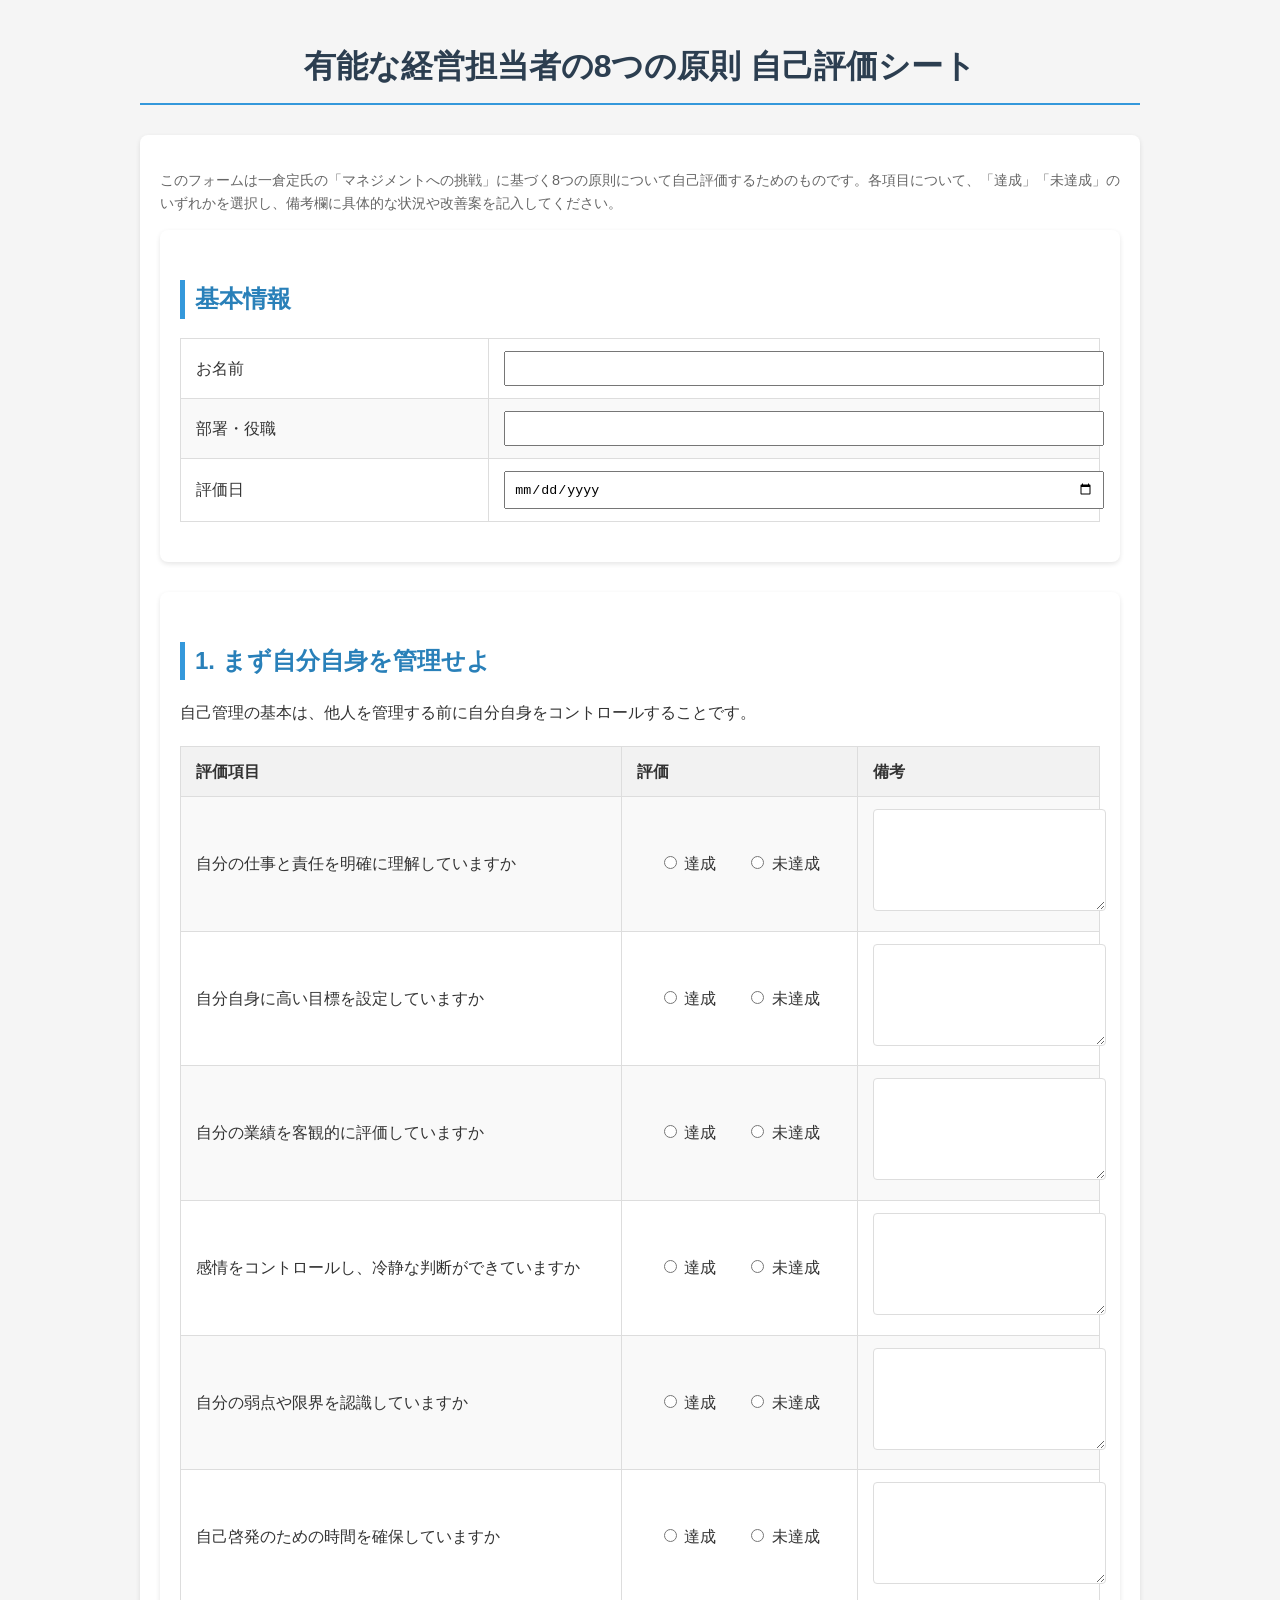
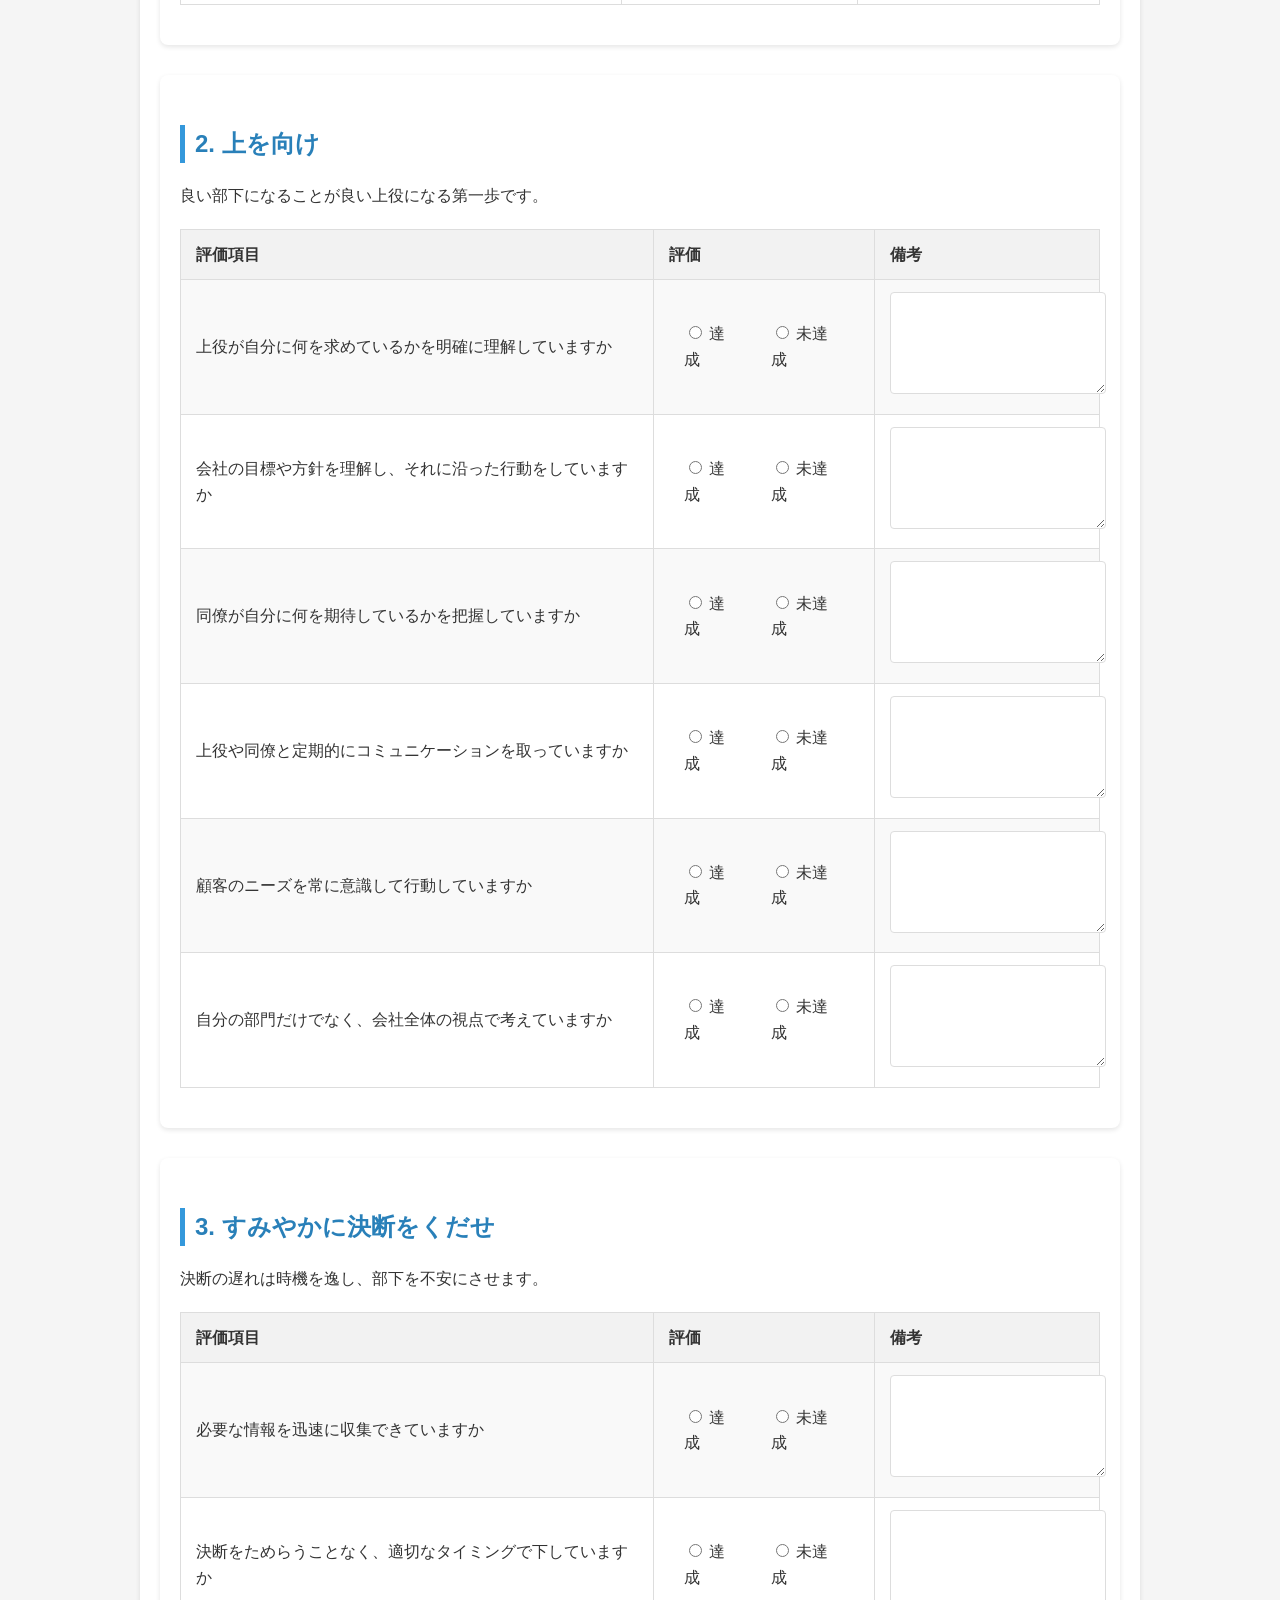
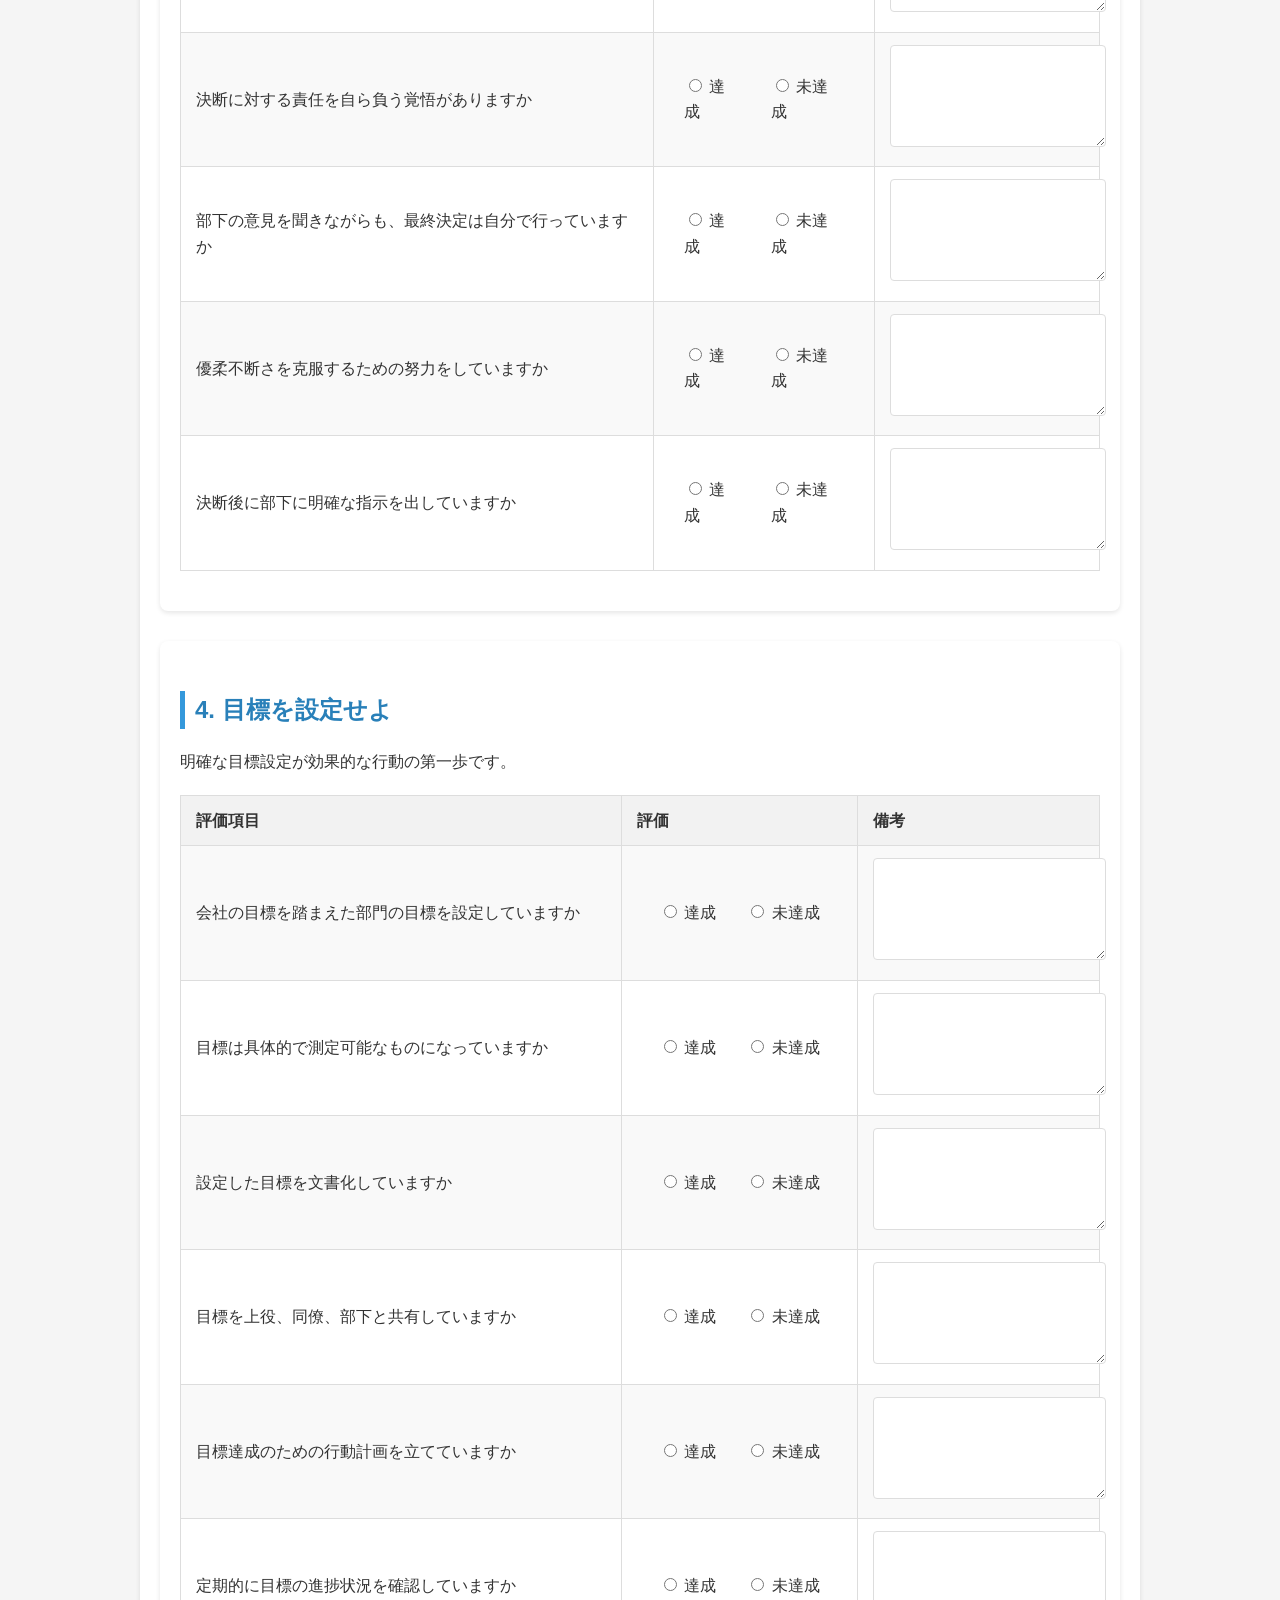
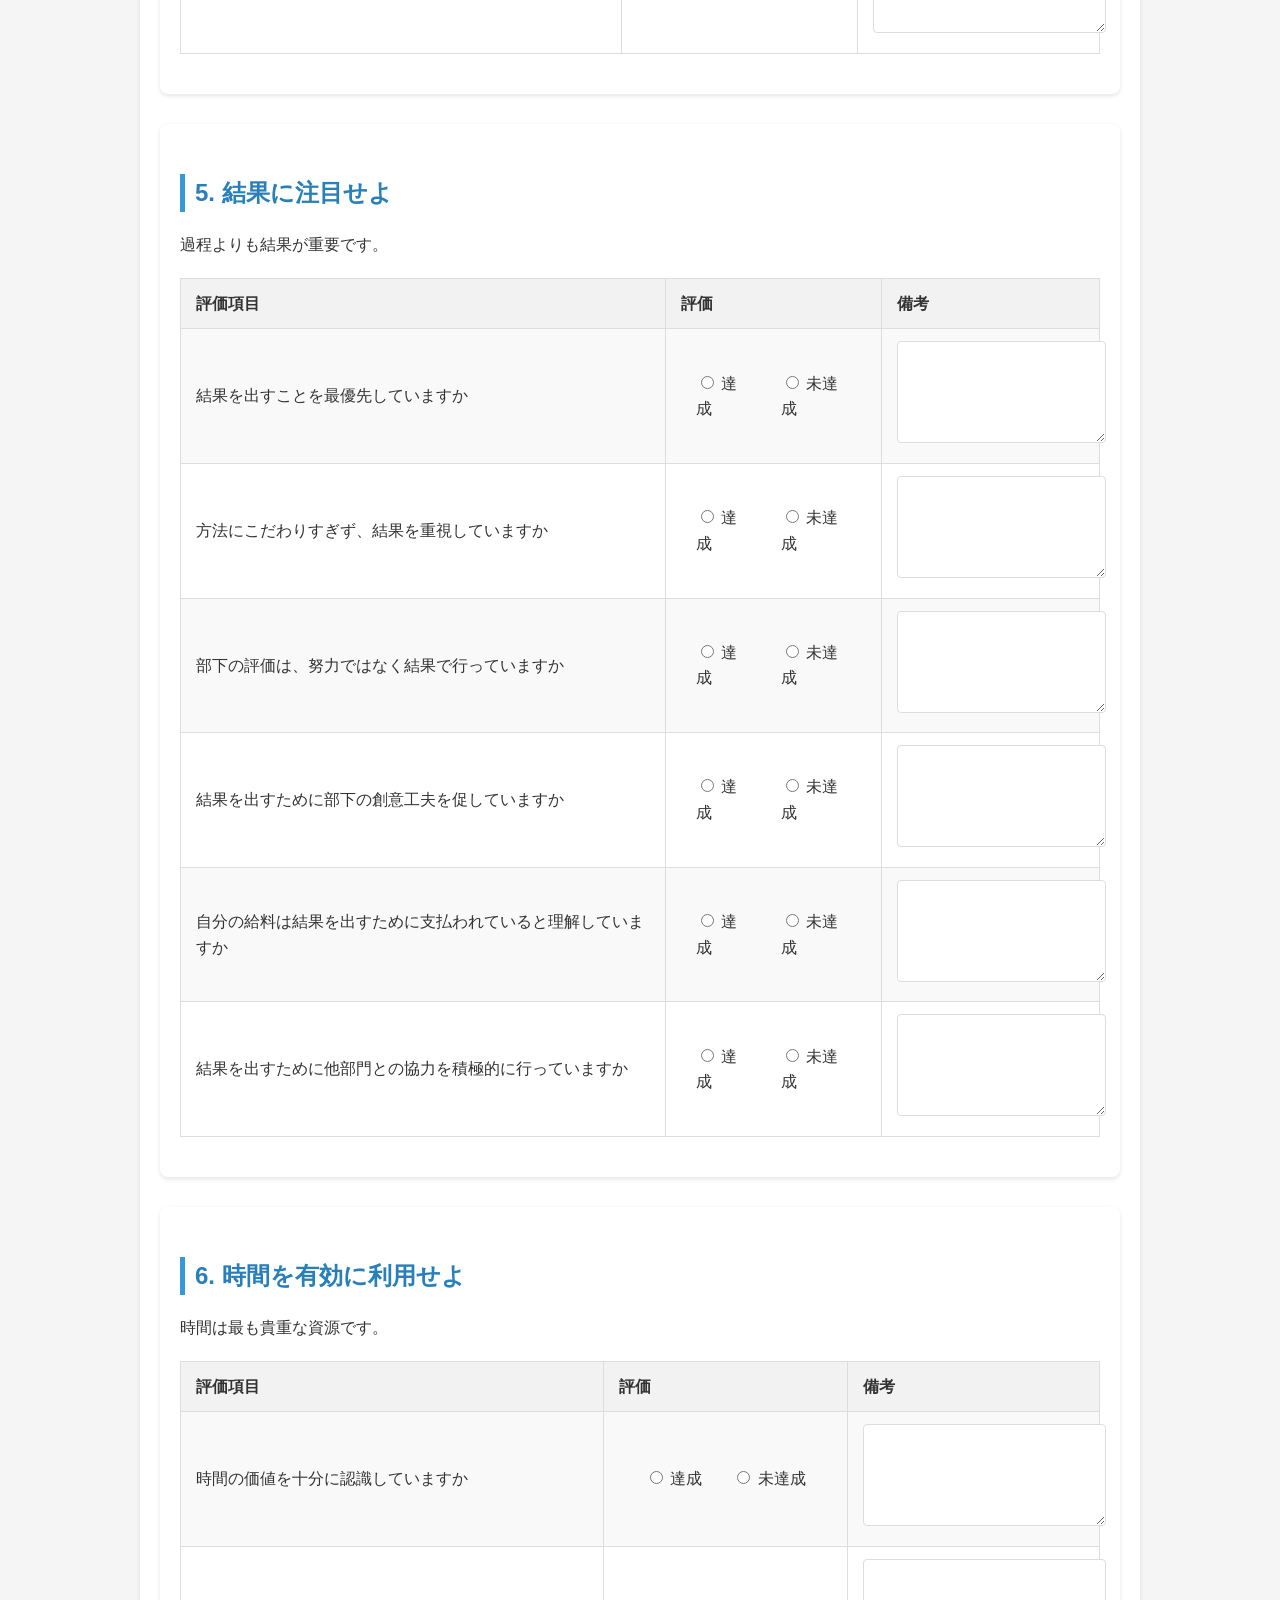
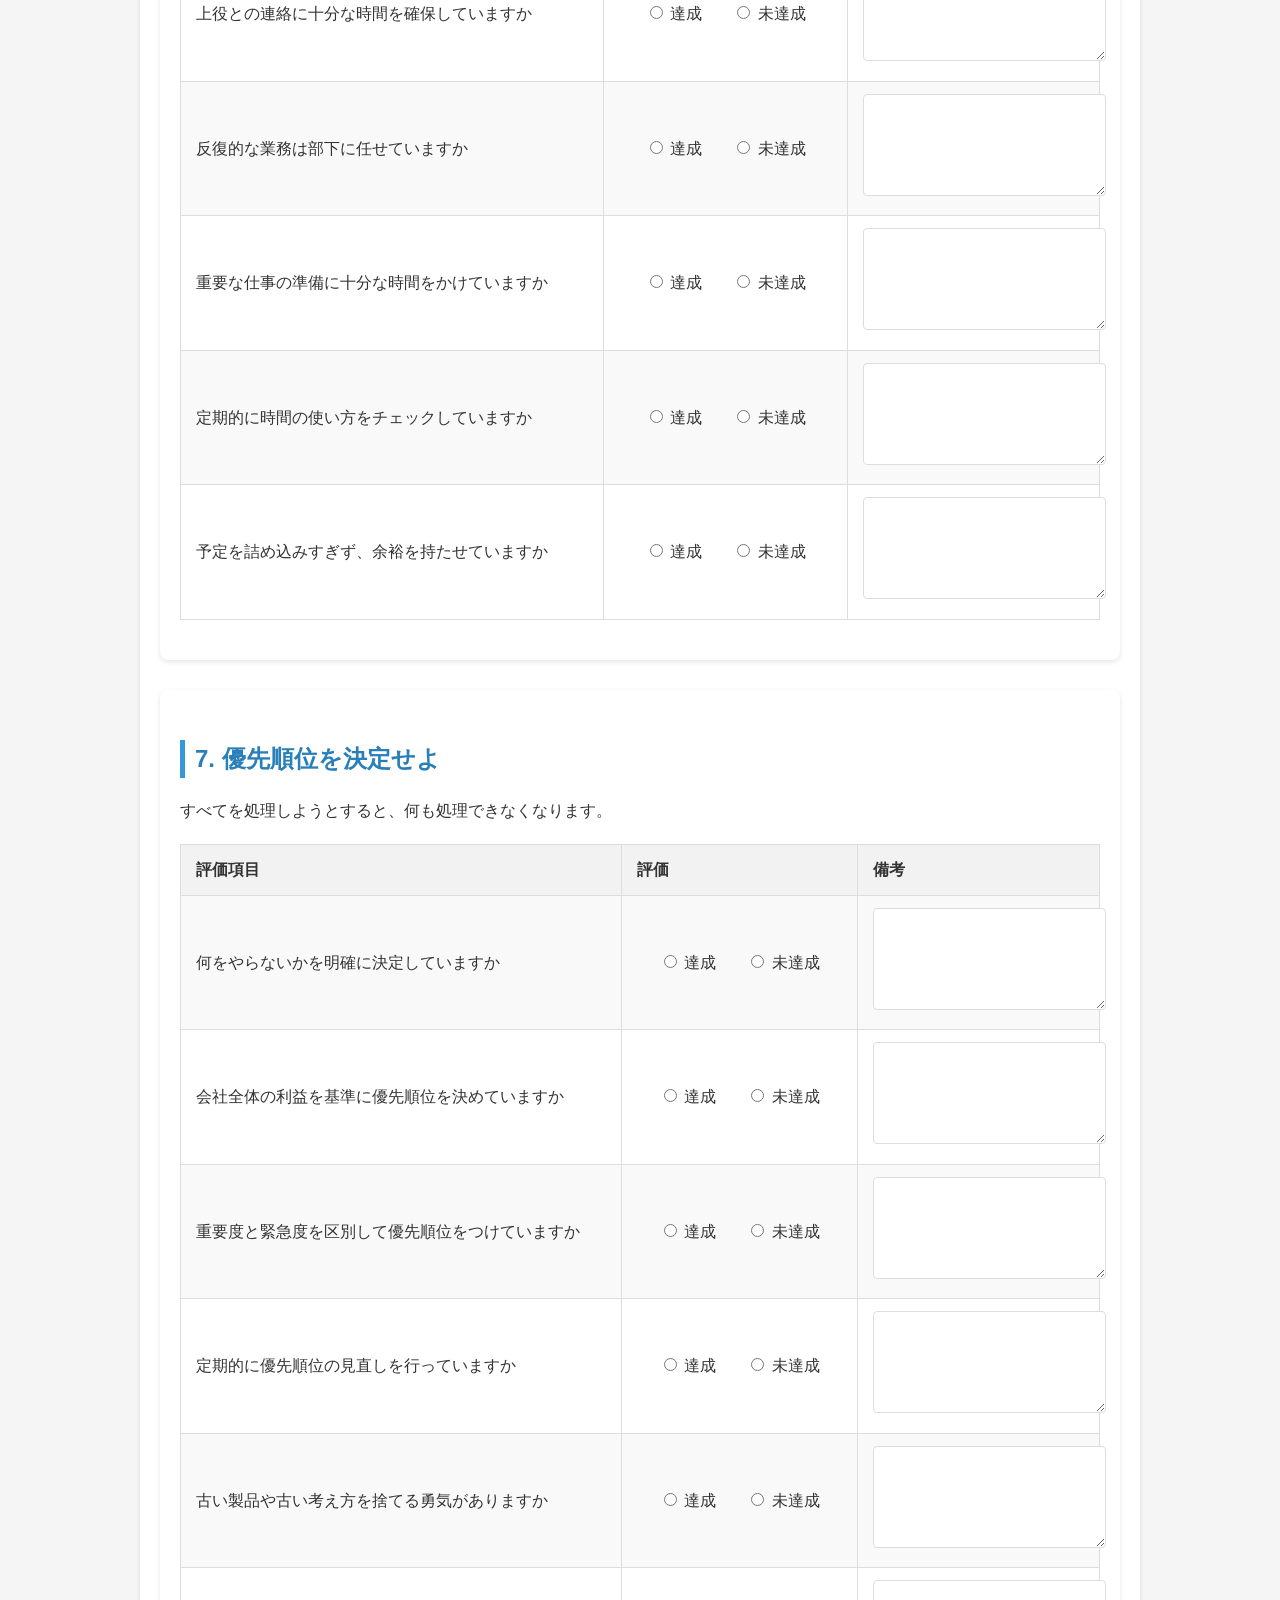
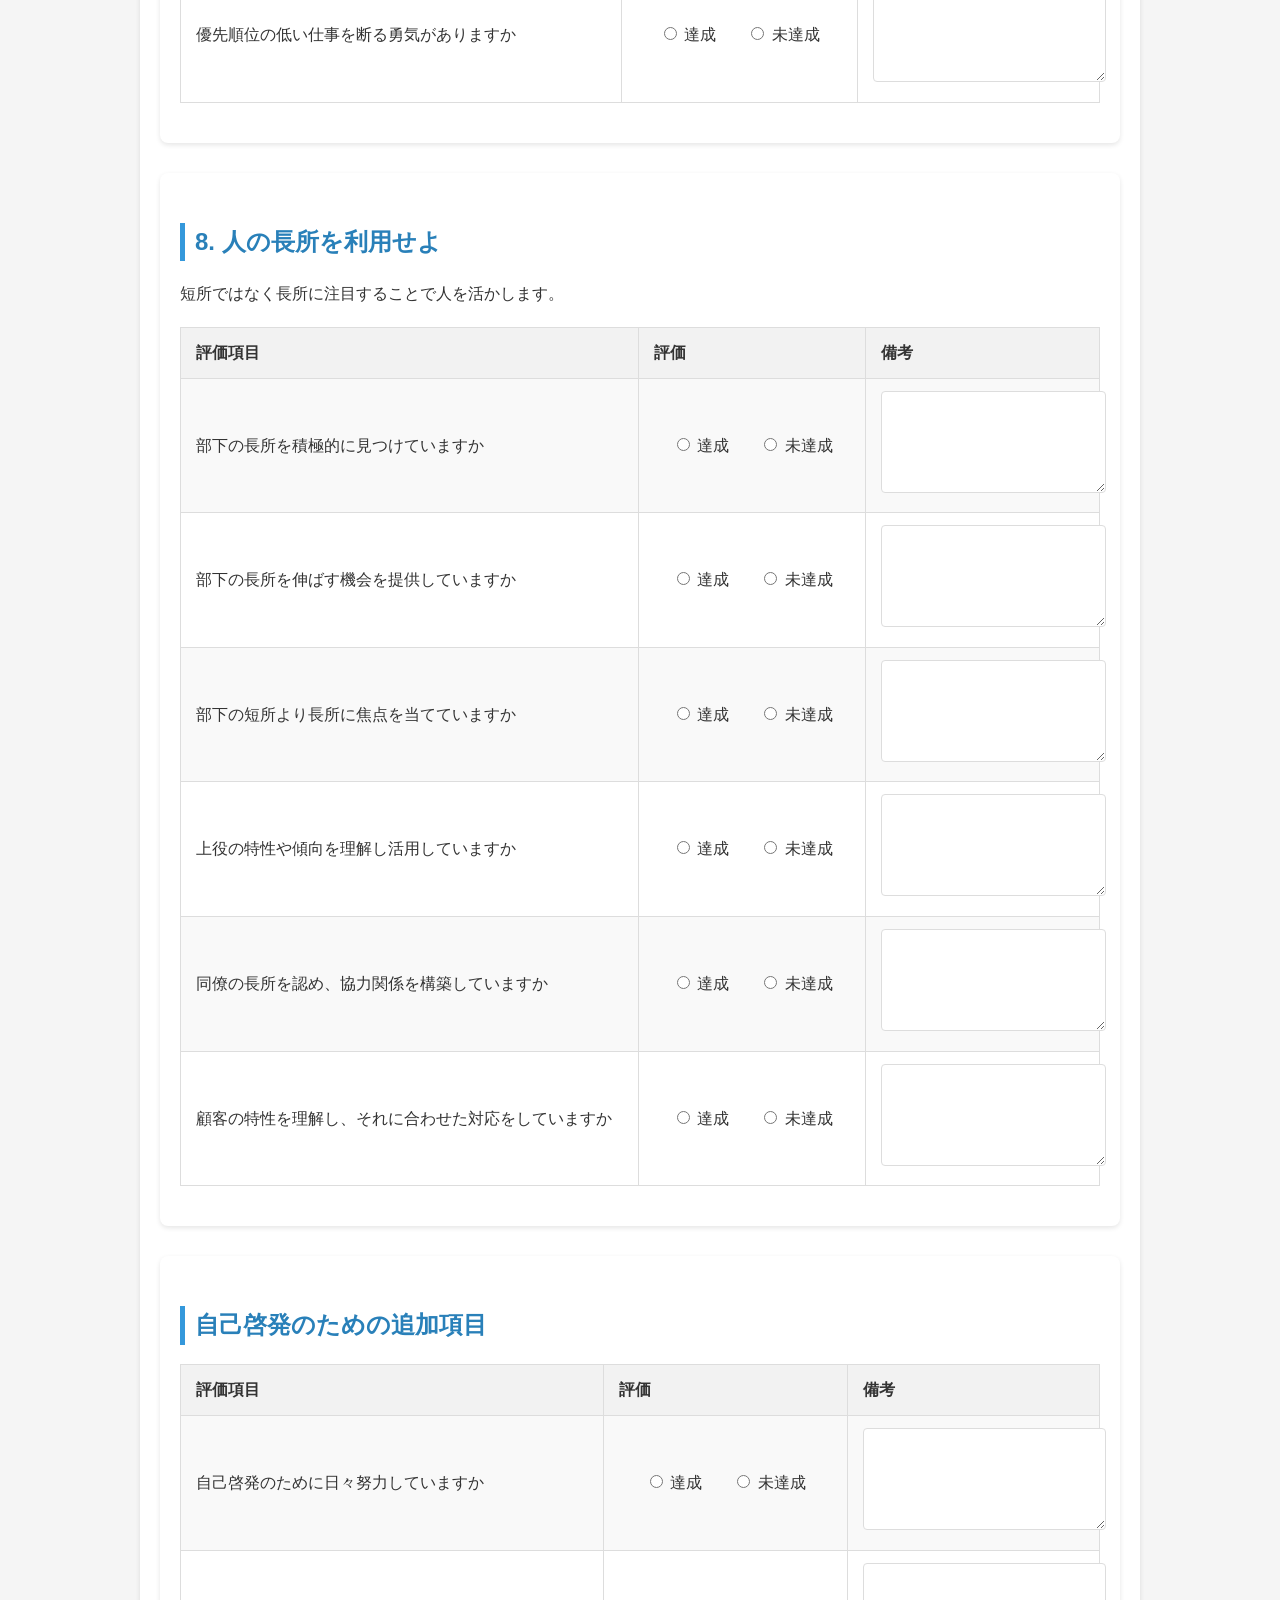
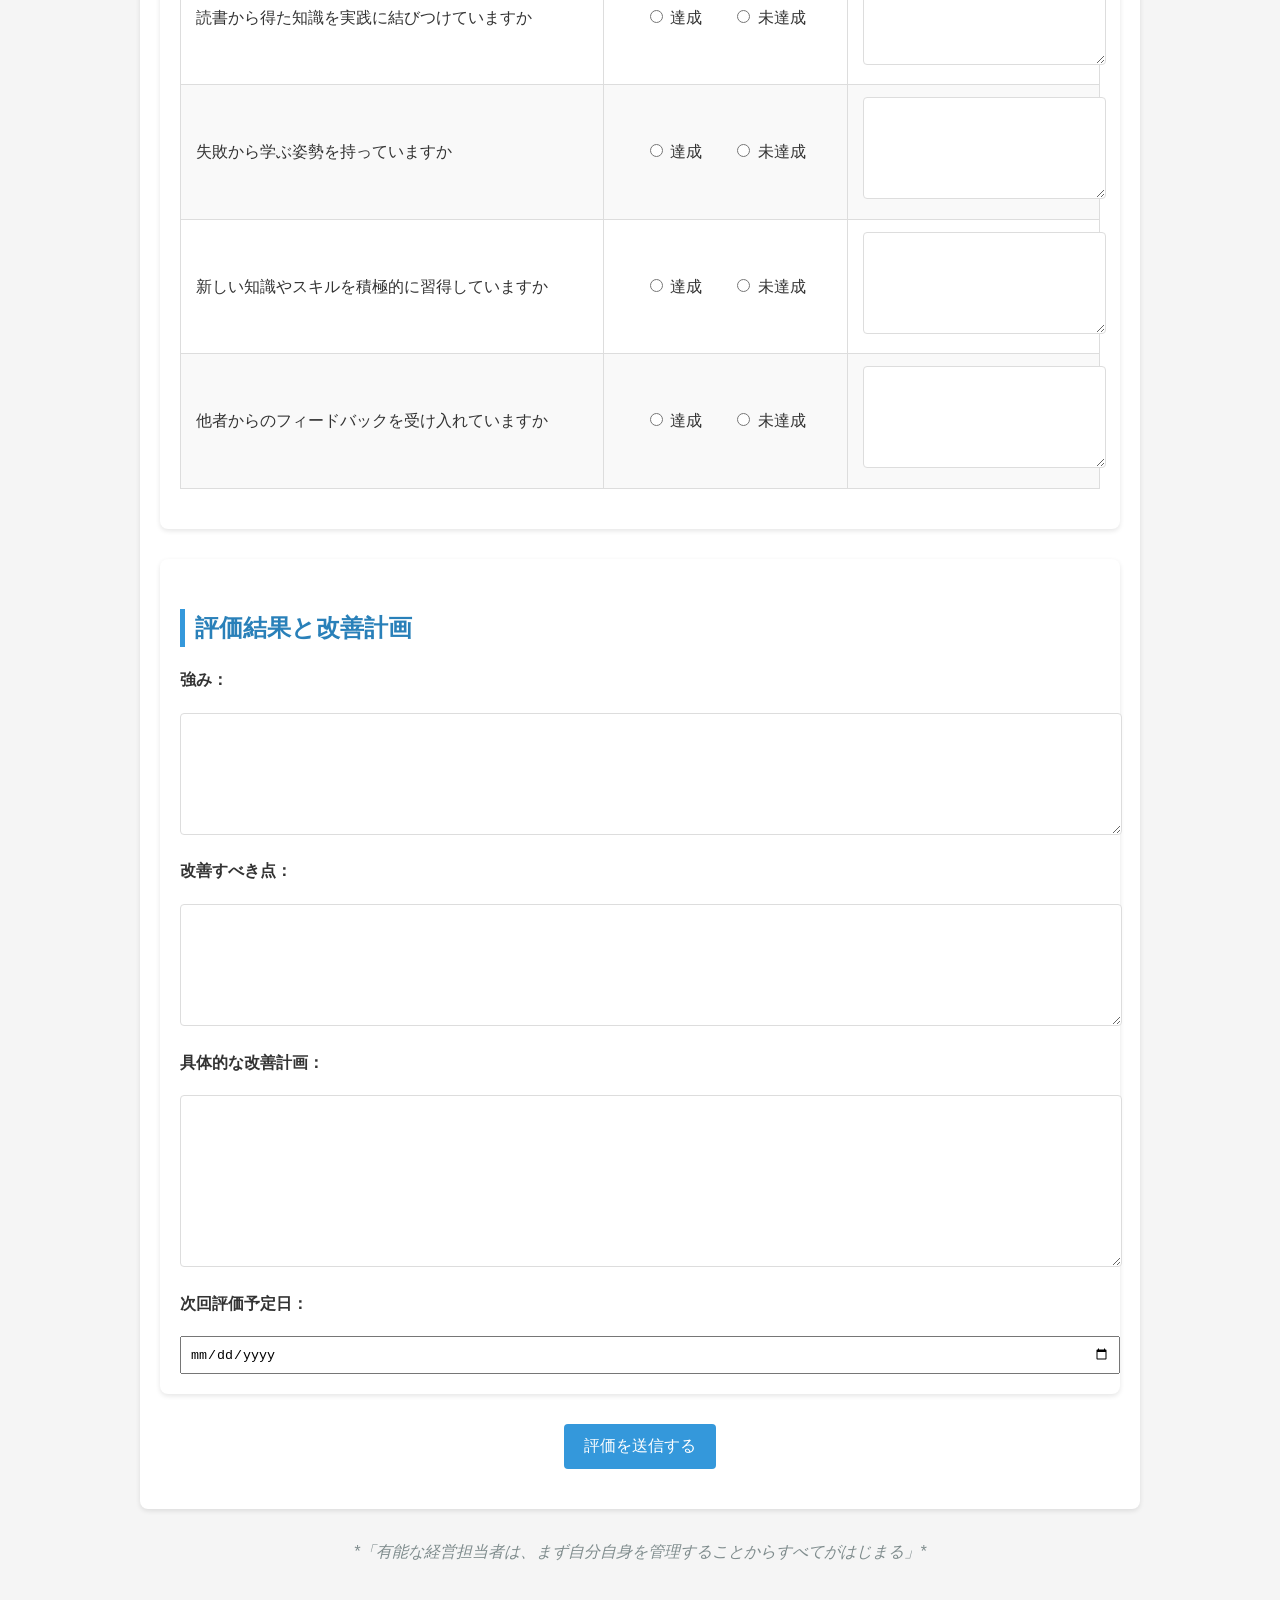
==== management-assessment-form.html @ 41bd39e3 "Add files via upload" ====
<!DOCTYPE html>
<html lang="ja">
<head>
    <meta charset="UTF-8">
    <meta name="viewport" content="width=device-width, initial-scale=1.0">
    <title>有能な経営担当者の8つの原則 自己評価シート</title>
    <style>
        body {
            font-family: 'Helvetica Neue', Arial, sans-serif;
            line-height: 1.6;
            color: #333;
            max-width: 1000px;
            margin: 0 auto;
            padding: 20px;
            background-color: #f5f5f5;
        }
        h1 {
            color: #2c3e50;
            text-align: center;
            margin-bottom: 30px;
            padding-bottom: 10px;
            border-bottom: 2px solid #3498db;
        }
        h2 {
            color: #2980b9;
            margin-top: 30px;
            padding-left: 10px;
            border-left: 5px solid #3498db;
        }
        p {
            margin-bottom: 20px;
        }
        .section {
            background-color: white;
            padding: 20px;
            margin-bottom: 30px;
            border-radius: 8px;
            box-shadow: 0 2px 5px rgba(0,0,0,0.1);
        }
        table {
            width: 100%;
            border-collapse: collapse;
            margin-bottom: 20px;
        }
        th, td {
            padding: 12px 15px;
            border: 1px solid #ddd;
        }
        th {
            background-color: #f2f2f2;
            text-align: left;
        }
        tr:nth-child(even) {
            background-color: #f9f9f9;
        }
        .radio-group {
            display: flex;
            justify-content: center;
        }
        .radio-option {
            margin: 0 15px;
        }
        textarea {
            width: 100%;
            padding: 10px;
            border: 1px solid #ddd;
            border-radius: 4px;
            resize: vertical;
            min-height: 80px;
        }
        button {
            background-color: #3498db;
            color: white;
            border: none;
            padding: 12px 20px;
            font-size: 16px;
            border-radius: 4px;
            cursor: pointer;
            display: block;
            margin: 20px auto;
            transition: background-color 0.3s;
        }
        button:hover {
            background-color: #2980b9;
        }
        .success-message {
            background-color: #dff0d8;
            color: #3c763d;
            padding: 15px;
            margin-bottom: 20px;
            border-radius: 4px;
            display: none;
        }
        footer {
            text-align: center;
            margin-top: 30px;
            font-style: italic;
            color: #7f8c8d;
        }
        .info-text {
            font-size: 0.9em;
            color: #666;
            margin-bottom: 15px;
        }
    </style>
</head>
<body>
    <div id="success-message" class="success-message">
        評価が正常に送信されました。ありがとうございます。
    </div>

    <h1>有能な経営担当者の8つの原則 自己評価シート</h1>
    
    <div class="section">
        <p class="info-text">このフォームは一倉定氏の「マネジメントへの挑戦」に基づく8つの原則について自己評価するためのものです。各項目について、「達成」「未達成」のいずれかを選択し、備考欄に具体的な状況や改善案を記入してください。</p>
        
        <form id="assessmentForm">
            <!-- 基本情報 -->
            <div class="section">
                <h2>基本情報</h2>
                <table>
                    <tr>
                        <td>お名前</td>
                        <td><input type="text" name="name" required style="width: 100%; padding: 8px;"></td>
                    </tr>
                    <tr>
                        <td>部署・役職</td>
                        <td><input type="text" name="position" required style="width: 100%; padding: 8px;"></td>
                    </tr>
                    <tr>
                        <td>評価日</td>
                        <td><input type="date" name="date" required style="width: 100%; padding: 8px;"></td>
                    </tr>
                </table>
            </div>
            
            <!-- 第1原則 -->
            <div class="section">
                <h2>1. まず自分自身を管理せよ</h2>
                <p>自己管理の基本は、他人を管理する前に自分自身をコントロールすることです。</p>
                
                <table>
                    <tr>
                        <th>評価項目</th>
                        <th>評価</th>
                        <th>備考</th>
                    </tr>
                    <tr>
                        <td>自分の仕事と責任を明確に理解していますか</td>
                        <td>
                            <div class="radio-group">
                                <label class="radio-option"><input type="radio" name="item1_1" value="達成" required> 達成</label>
                                <label class="radio-option"><input type="radio" name="item1_1" value="未達成"> 未達成</label>
                            </div>
                        </td>
                        <td><textarea name="note1_1"></textarea></td>
                    </tr>
                    <tr>
                        <td>自分自身に高い目標を設定していますか</td>
                        <td>
                            <div class="radio-group">
                                <label class="radio-option"><input type="radio" name="item1_2" value="達成" required> 達成</label>
                                <label class="radio-option"><input type="radio" name="item1_2" value="未達成"> 未達成</label>
                            </div>
                        </td>
                        <td><textarea name="note1_2"></textarea></td>
                    </tr>
                    <tr>
                        <td>自分の業績を客観的に評価していますか</td>
                        <td>
                            <div class="radio-group">
                                <label class="radio-option"><input type="radio" name="item1_3" value="達成" required> 達成</label>
                                <label class="radio-option"><input type="radio" name="item1_3" value="未達成"> 未達成</label>
                            </div>
                        </td>
                        <td><textarea name="note1_3"></textarea></td>
                    </tr>
                    <tr>
                        <td>感情をコントロールし、冷静な判断ができていますか</td>
                        <td>
                            <div class="radio-group">
                                <label class="radio-option"><input type="radio" name="item1_4" value="達成" required> 達成</label>
                                <label class="radio-option"><input type="radio" name="item1_4" value="未達成"> 未達成</label>
                            </div>
                        </td>
                        <td><textarea name="note1_4"></textarea></td>
                    </tr>
                    <tr>
                        <td>自分の弱点や限界を認識していますか</td>
                        <td>
                            <div class="radio-group">
                                <label class="radio-option"><input type="radio" name="item1_5" value="達成" required> 達成</label>
                                <label class="radio-option"><input type="radio" name="item1_5" value="未達成"> 未達成</label>
                            </div>
                        </td>
                        <td><textarea name="note1_5"></textarea></td>
                    </tr>
                    <tr>
                        <td>自己啓発のための時間を確保していますか</td>
                        <td>
                            <div class="radio-group">
                                <label class="radio-option"><input type="radio" name="item1_6" value="達成" required> 達成</label>
                                <label class="radio-option"><input type="radio" name="item1_6" value="未達成"> 未達成</label>
                            </div>
                        </td>
                        <td><textarea name="note1_6"></textarea></td>
                    </tr>
                </table>
            </div>
            
            <!-- 第2原則 -->
            <div class="section">
                <h2>2. 上を向け</h2>
                <p>良い部下になることが良い上役になる第一歩です。</p>
                
                <table>
                    <tr>
                        <th>評価項目</th>
                        <th>評価</th>
                        <th>備考</th>
                    </tr>
                    <tr>
                        <td>上役が自分に何を求めているかを明確に理解していますか</td>
                        <td>
                            <div class="radio-group">
                                <label class="radio-option"><input type="radio" name="item2_1" value="達成" required> 達成</label>
                                <label class="radio-option"><input type="radio" name="item2_1" value="未達成"> 未達成</label>
                            </div>
                        </td>
                        <td><textarea name="note2_1"></textarea></td>
                    </tr>
                    <tr>
                        <td>会社の目標や方針を理解し、それに沿った行動をしていますか</td>
                        <td>
                            <div class="radio-group">
                                <label class="radio-option"><input type="radio" name="item2_2" value="達成" required> 達成</label>
                                <label class="radio-option"><input type="radio" name="item2_2" value="未達成"> 未達成</label>
                            </div>
                        </td>
                        <td><textarea name="note2_2"></textarea></td>
                    </tr>
                    <tr>
                        <td>同僚が自分に何を期待しているかを把握していますか</td>
                        <td>
                            <div class="radio-group">
                                <label class="radio-option"><input type="radio" name="item2_3" value="達成" required> 達成</label>
                                <label class="radio-option"><input type="radio" name="item2_3" value="未達成"> 未達成</label>
                            </div>
                        </td>
                        <td><textarea name="note2_3"></textarea></td>
                    </tr>
                    <tr>
                        <td>上役や同僚と定期的にコミュニケーションを取っていますか</td>
                        <td>
                            <div class="radio-group">
                                <label class="radio-option"><input type="radio" name="item2_4" value="達成" required> 達成</label>
                                <label class="radio-option"><input type="radio" name="item2_4" value="未達成"> 未達成</label>
                            </div>
                        </td>
                        <td><textarea name="note2_4"></textarea></td>
                    </tr>
                    <tr>
                        <td>顧客のニーズを常に意識して行動していますか</td>
                        <td>
                            <div class="radio-group">
                                <label class="radio-option"><input type="radio" name="item2_5" value="達成" required> 達成</label>
                                <label class="radio-option"><input type="radio" name="item2_5" value="未達成"> 未達成</label>
                            </div>
                        </td>
                        <td><textarea name="note2_5"></textarea></td>
                    </tr>
                    <tr>
                        <td>自分の部門だけでなく、会社全体の視点で考えていますか</td>
                        <td>
                            <div class="radio-group">
                                <label class="radio-option"><input type="radio" name="item2_6" value="達成" required> 達成</label>
                                <label class="radio-option"><input type="radio" name="item2_6" value="未達成"> 未達成</label>
                            </div>
                        </td>
                        <td><textarea name="note2_6"></textarea></td>
                    </tr>
                </table>
            </div>
            
            <!-- 第3原則 -->
            <div class="section">
                <h2>3. すみやかに決断をくだせ</h2>
                <p>決断の遅れは時機を逸し、部下を不安にさせます。</p>
                
                <table>
                    <tr>
                        <th>評価項目</th>
                        <th>評価</th>
                        <th>備考</th>
                    </tr>
                    <tr>
                        <td>必要な情報を迅速に収集できていますか</td>
                        <td>
                            <div class="radio-group">
                                <label class="radio-option"><input type="radio" name="item3_1" value="達成" required> 達成</label>
                                <label class="radio-option"><input type="radio" name="item3_1" value="未達成"> 未達成</label>
                            </div>
                        </td>
                        <td><textarea name="note3_1"></textarea></td>
                    </tr>
                    <tr>
                        <td>決断をためらうことなく、適切なタイミングで下していますか</td>
                        <td>
                            <div class="radio-group">
                                <label class="radio-option"><input type="radio" name="item3_2" value="達成" required> 達成</label>
                                <label class="radio-option"><input type="radio" name="item3_2" value="未達成"> 未達成</label>
                            </div>
                        </td>
                        <td><textarea name="note3_2"></textarea></td>
                    </tr>
                    <tr>
                        <td>決断に対する責任を自ら負う覚悟がありますか</td>
                        <td>
                            <div class="radio-group">
                                <label class="radio-option"><input type="radio" name="item3_3" value="達成" required> 達成</label>
                                <label class="radio-option"><input type="radio" name="item3_3" value="未達成"> 未達成</label>
                            </div>
                        </td>
                        <td><textarea name="note3_3"></textarea></td>
                    </tr>
                    <tr>
                        <td>部下の意見を聞きながらも、最終決定は自分で行っていますか</td>
                        <td>
                            <div class="radio-group">
                                <label class="radio-option"><input type="radio" name="item3_4" value="達成" required> 達成</label>
                                <label class="radio-option"><input type="radio" name="item3_4" value="未達成"> 未達成</label>
                            </div>
                        </td>
                        <td><textarea name="note3_4"></textarea></td>
                    </tr>
                    <tr>
                        <td>優柔不断さを克服するための努力をしていますか</td>
                        <td>
                            <div class="radio-group">
                                <label class="radio-option"><input type="radio" name="item3_5" value="達成" required> 達成</label>
                                <label class="radio-option"><input type="radio" name="item3_5" value="未達成"> 未達成</label>
                            </div>
                        </td>
                        <td><textarea name="note3_5"></textarea></td>
                    </tr>
                    <tr>
                        <td>決断後に部下に明確な指示を出していますか</td>
                        <td>
                            <div class="radio-group">
                                <label class="radio-option"><input type="radio" name="item3_6" value="達成" required> 達成</label>
                                <label class="radio-option"><input type="radio" name="item3_6" value="未達成"> 未達成</label>
                            </div>
                        </td>
                        <td><textarea name="note3_6"></textarea></td>
                    </tr>
                </table>
            </div>
            
            <!-- 第4原則 -->
            <div class="section">
                <h2>4. 目標を設定せよ</h2>
                <p>明確な目標設定が効果的な行動の第一歩です。</p>
                
                <table>
                    <tr>
                        <th>評価項目</th>
                        <th>評価</th>
                        <th>備考</th>
                    </tr>
                    <tr>
                        <td>会社の目標を踏まえた部門の目標を設定していますか</td>
                        <td>
                            <div class="radio-group">
                                <label class="radio-option"><input type="radio" name="item4_1" value="達成" required> 達成</label>
                                <label class="radio-option"><input type="radio" name="item4_1" value="未達成"> 未達成</label>
                            </div>
                        </td>
                        <td><textarea name="note4_1"></textarea></td>
                    </tr>
                    <tr>
                        <td>目標は具体的で測定可能なものになっていますか</td>
                        <td>
                            <div class="radio-group">
                                <label class="radio-option"><input type="radio" name="item4_2" value="達成" required> 達成</label>
                                <label class="radio-option"><input type="radio" name="item4_2" value="未達成"> 未達成</label>
                            </div>
                        </td>
                        <td><textarea name="note4_2"></textarea></td>
                    </tr>
                    <tr>
                        <td>設定した目標を文書化していますか</td>
                        <td>
                            <div class="radio-group">
                                <label class="radio-option"><input type="radio" name="item4_3" value="達成" required> 達成</label>
                                <label class="radio-option"><input type="radio" name="item4_3" value="未達成"> 未達成</label>
                            </div>
                        </td>
                        <td><textarea name="note4_3"></textarea></td>
                    </tr>
                    <tr>
                        <td>目標を上役、同僚、部下と共有していますか</td>
                        <td>
                            <div class="radio-group">
                                <label class="radio-option"><input type="radio" name="item4_4" value="達成" required> 達成</label>
                                <label class="radio-option"><input type="radio" name="item4_4" value="未達成"> 未達成</label>
                            </div>
                        </td>
                        <td><textarea name="note4_4"></textarea></td>
                    </tr>
                    <tr>
                        <td>目標達成のための行動計画を立てていますか</td>
                        <td>
                            <div class="radio-group">
                                <label class="radio-option"><input type="radio" name="item4_5" value="達成" required> 達成</label>
                                <label class="radio-option"><input type="radio" name="item4_5" value="未達成"> 未達成</label>
                            </div>
                        </td>
                        <td><textarea name="note4_5"></textarea></td>
                    </tr>
                    <tr>
                        <td>定期的に目標の進捗状況を確認していますか</td>
                        <td>
                            <div class="radio-group">
                                <label class="radio-option"><input type="radio" name="item4_6" value="達成" required> 達成</label>
                                <label class="radio-option"><input type="radio" name="item4_6" value="未達成"> 未達成</label>
                            </div>
                        </td>
                        <td><textarea name="note4_6"></textarea></td>
                    </tr>
                </table>
            </div>
            
            <!-- 第5原則 -->
            <div class="section">
                <h2>5. 結果に注目せよ</h2>
                <p>過程よりも結果が重要です。</p>
                
                <table>
                    <tr>
                        <th>評価項目</th>
                        <th>評価</th>
                        <th>備考</th>
                    </tr>
                    <tr>
                        <td>結果を出すことを最優先していますか</td>
                        <td>
                            <div class="radio-group">
                                <label class="radio-option"><input type="radio" name="item5_1" value="達成" required> 達成</label>
                                <label class="radio-option"><input type="radio" name="item5_1" value="未達成"> 未達成</label>
                            </div>
                        </td>
                        <td><textarea name="note5_1"></textarea></td>
                    </tr>
                    <tr>
                        <td>方法にこだわりすぎず、結果を重視していますか</td>
                        <td>
                            <div class="radio-group">
                                <label class="radio-option"><input type="radio" name="item5_2" value="達成" required> 達成</label>
                                <label class="radio-option"><input type="radio" name="item5_2" value="未達成"> 未達成</label>
                            </div>
                        </td>
                        <td><textarea name="note5_2"></textarea></td>
                    </tr>
                    <tr>
                        <td>部下の評価は、努力ではなく結果で行っていますか</td>
                        <td>
                            <div class="radio-group">
                                <label class="radio-option"><input type="radio" name="item5_3" value="達成" required> 達成</label>
                                <label class="radio-option"><input type="radio" name="item5_3" value="未達成"> 未達成</label>
                            </div>
                        </td>
                        <td><textarea name="note5_3"></textarea></td>
                    </tr>
                    <tr>
                        <td>結果を出すために部下の創意工夫を促していますか</td>
                        <td>
                            <div class="radio-group">
                                <label class="radio-option"><input type="radio" name="item5_4" value="達成" required> 達成</label>
                                <label class="radio-option"><input type="radio" name="item5_4" value="未達成"> 未達成</label>
                            </div>
                        </td>
                        <td><textarea name="note5_4"></textarea></td>
                    </tr>
                    <tr>
                        <td>自分の給料は結果を出すために支払われていると理解していますか</td>
                        <td>
                            <div class="radio-group">
                                <label class="radio-option"><input type="radio" name="item5_5" value="達成" required> 達成</label>
                                <label class="radio-option"><input type="radio" name="item5_5" value="未達成"> 未達成</label>
                            </div>
                        </td>
                        <td><textarea name="note5_5"></textarea></td>
                    </tr>
                    <tr>
                        <td>結果を出すために他部門との協力を積極的に行っていますか</td>
                        <td>
                            <div class="radio-group">
                                <label class="radio-option"><input type="radio" name="item5_6" value="達成" required> 達成</label>
                                <label class="radio-option"><input type="radio" name="item5_6" value="未達成"> 未達成</label>
                            </div>
                        </td>
                        <td><textarea name="note5_6"></textarea></td>
                    </tr>
                </table>
            </div>
            
            <!-- 第6原則 -->
            <div class="section">
                <h2>6. 時間を有効に利用せよ</h2>
                <p>時間は最も貴重な資源です。</p>
                
                <table>
                    <tr>
                        <th>評価項目</th>
                        <th>評価</th>
                        <th>備考</th>
                    </tr>
                    <tr>
                        <td>時間の価値を十分に認識していますか</td>
                        <td>
                            <div class="radio-group">
                                <label class="radio-option"><input type="radio" name="item6_1" value="達成" required> 達成</label>
                                <label class="radio-option"><input type="radio" name="item6_1" value="未達成"> 未達成</label>
                            </div>
                        </td>
                        <td><textarea name="note6_1"></textarea></td>
                    </tr>
                    <tr>
                        <td>上役との連絡に十分な時間を確保していますか</td>
                        <td>
                            <div class="radio-group">
                                <label class="radio-option"><input type="radio" name="item6_2" value="達成" required> 達成</label>
                                <label class="radio-option"><input type="radio" name="item6_2" value="未達成"> 未達成</label>
                            </div>
                        </td>
                        <td><textarea name="note6_2"></textarea></td>
                    </tr>
                    <tr>
                        <td>反復的な業務は部下に任せていますか</td>
                        <td>
                            <div class="radio-group">
                                <label class="radio-option"><input type="radio" name="item6_3" value="達成" required> 達成</label>
                                <label class="radio-option"><input type="radio" name="item6_3" value="未達成"> 未達成</label>
                            </div>
                        </td>
                        <td><textarea name="note6_3"></textarea></td>
                    </tr>
                    <tr>
                        <td>重要な仕事の準備に十分な時間をかけていますか</td>
                        <td>
                            <div class="radio-group">
                                <label class="radio-option"><input type="radio" name="item6_4" value="達成" required> 達成</label>
                                <label class="radio-option"><input type="radio" name="item6_4" value="未達成"> 未達成</label>
                            </div>
                        </td>
                        <td><textarea name="note6_4"></textarea></td>
                    </tr>
                    <tr>
                        <td>定期的に時間の使い方をチェックしていますか</td>
                        <td>
                            <div class="radio-group">
                                <label class="radio-option"><input type="radio" name="item6_5" value="達成" required> 達成</label>
                                <label class="radio-option"><input type="radio" name="item6_5" value="未達成"> 未達成</label>
                            </div>
                        </td>
                        <td><textarea name="note6_5"></textarea></td>
                    </tr>
                    <tr>
                        <td>予定を詰め込みすぎず、余裕を持たせていますか</td>
                        <td>
                            <div class="radio-group">
                                <label class="radio-option"><input type="radio" name="item6_6" value="達成" required> 達成</label>
                                <label class="radio-option"><input type="radio" name="item6_6" value="未達成"> 未達成</label>
                            </div>
                        </td>
                        <td><textarea name="note6_6"></textarea></td>
                    </tr>
                </table>
            </div>
            
            <!-- 第7原則 -->
            <div class="section">
                <h2>7. 優先順位を決定せよ</h2>
                <p>すべてを処理しようとすると、何も処理できなくなります。</p>
                
                <table>
                    <tr>
                        <th>評価項目</th>
                        <th>評価</th>
                        <th>備考</th>
                    </tr>
                    <tr>
                        <td>何をやらないかを明確に決定していますか</td>
                        <td>
                            <div class="radio-group">
                                <label class="radio-option"><input type="radio" name="item7_1" value="達成" required> 達成</label>
                                <label class="radio-option"><input type="radio" name="item7_1" value="未達成"> 未達成</label>
                            </div>
                        </td>
                        <td><textarea name="note7_1"></textarea></td>
                    </tr>
                    <tr>
                        <td>会社全体の利益を基準に優先順位を決めていますか</td>
                        <td>
                            <div class="radio-group">
                                <label class="radio-option"><input type="radio" name="item7_2" value="達成" required> 達成</label>
                                <label class="radio-option"><input type="radio" name="item7_2" value="未達成"> 未達成</label>
                            </div>
                        </td>
                        <td><textarea name="note7_2"></textarea></td>
                    </tr>
                    <tr>
                        <td>重要度と緊急度を区別して優先順位をつけていますか</td>
                        <td>
                            <div class="radio-group">
                                <label class="radio-option"><input type="radio" name="item7_3" value="達成" required> 達成</label>
                                <label class="radio-option"><input type="radio" name="item7_3" value="未達成"> 未達成</label>
                            </div>
                        </td>
                        <td><textarea name="note7_3"></textarea></td>
                    </tr>
                    <tr>
                        <td>定期的に優先順位の見直しを行っていますか</td>
                        <td>
                            <div class="radio-group">
                                <label class="radio-option"><input type="radio" name="item7_4" value="達成" required> 達成</label>
                                <label class="radio-option"><input type="radio" name="item7_4" value="未達成"> 未達成</label>
                            </div>
                        </td>
                        <td><textarea name="note7_4"></textarea></td>
                    </tr>
                    <tr>
                        <td>古い製品や古い考え方を捨てる勇気がありますか</td>
                        <td>
                            <div class="radio-group">
                                <label class="radio-option"><input type="radio" name="item7_5" value="達成" required> 達成</label>
                                <label class="radio-option"><input type="radio" name="item7_5" value="未達成"> 未達成</label>
                            </div>
                        </td>
                        <td><textarea name="note7_5"></textarea></td>
                    </tr>
                    <tr>
                        <td>優先順位の低い仕事を断る勇気がありますか</td>
                        <td>
                            <div class="radio-group">
                                <label class="radio-option"><input type="radio" name="item7_6" value="達成" required> 達成</label>
                                <label class="radio-option"><input type="radio" name="item7_6" value="未達成"> 未達成</label>
                            </div>
                        </td>
                        <td><textarea name="note7_6"></textarea></td>
                    </tr>
                </table>
            </div>
            
            <!-- 第8原則 -->
            <div class="section">
                <h2>8. 人の長所を利用せよ</h2>
                <p>短所ではなく長所に注目することで人を活かします。</p>
                
                <table>
                    <tr>
                        <th>評価項目</th>
                        <th>評価</th>
                        <th>備考</th>
                    </tr>
                    <tr>
                        <td>部下の長所を積極的に見つけていますか</td>
                        <td>
                            <div class="radio-group">
                                <label class="radio-option"><input type="radio" name="item8_1" value="達成" required> 達成</label>
                                <label class="radio-option"><input type="radio" name="item8_1" value="未達成"> 未達成</label>
                            </div>
                        </td>
                        <td><textarea name="note8_1"></textarea></td>
                    </tr>
                    <tr>
                        <td>部下の長所を伸ばす機会を提供していますか</td>
                        <td>
                            <div class="radio-group">
                                <label class="radio-option"><input type="radio" name="item8_2" value="達成" required> 達成</label>
                                <label class="radio-option"><input type="radio" name="item8_2" value="未達成"> 未達成</label>
                            </div>
                        </td>
                        <td><textarea name="note8_2"></textarea></td>
                    </tr>
                    <tr>
                        <td>部下の短所より長所に焦点を当てていますか</td>
                        <td>
                            <div class="radio-group">
                                <label class="radio-option"><input type="radio" name="item8_3" value="達成" required> 達成</label>
                                <label class="radio-option"><input type="radio" name="item8_3" value="未達成"> 未達成</label>
                            </div>
                        </td>
                        <td><textarea name="note8_3"></textarea></td>
                    </tr>
                    <tr>
                        <td>上役の特性や傾向を理解し活用していますか</td>
                        <td>
                            <div class="radio-group">
                                <label class="radio-option"><input type="radio" name="item8_4" value="達成" required> 達成</label>
                                <label class="radio-option"><input type="radio" name="item8_4" value="未達成"> 未達成</label>
                            </div>
                        </td>
                        <td><textarea name="note8_4"></textarea></td>
                    </tr>
                    <tr>
                        <td>同僚の長所を認め、協力関係を構築していますか</td>
                        <td>
                            <div class="radio-group">
                                <label class="radio-option"><input type="radio" name="item8_5" value="達成" required> 達成</label>
                                <label class="radio-option"><input type="radio" name="item8_5" value="未達成"> 未達成</label>
                            </div>
                        </td>
                        <td><textarea name="note8_5"></textarea></td>
                    </tr>
                    <tr>
                        <td>顧客の特性を理解し、それに合わせた対応をしていますか</td>
                        <td>
                            <div class="radio-group">
                                <label class="radio-option"><input type="radio" name="item8_6" value="達成" required> 達成</label>
                                <label class="radio-option"><input type="radio" name="item8_6" value="未達成"> 未達成</label>
                            </div>
                        </td>
                        <td><textarea name="note8_6"></textarea></td>
                    </tr>
                </table>
            </div>
            
            <!-- 自己啓発 -->
            <div class="section">
                <h2>自己啓発のための追加項目</h2>
                
                <table>
                    <tr>
                        <th>評価項目</th>
                        <th>評価</th>
                        <th>備考</th>
                    </tr>
                    <tr>
                        <td>自己啓発のために日々努力していますか</td>
                        <td>
                            <div class="radio-group">
                                <label class="radio-option"><input type="radio" name="item9_1" value="達成" required> 達成</label>
                                <label class="radio-option"><input type="radio" name="item9_1" value="未達成"> 未達成</label>
                            </div>
                        </td>
                        <td><textarea name="note9_1"></textarea></td>
                    </tr>
                    <tr>
                        <td>読書から得た知識を実践に結びつけていますか</td>
                        <td>
                            <div class="radio-group">
                                <label class="radio-option"><input type="radio" name="item9_2" value="達成" required> 達成</label>
                                <label class="radio-option"><input type="radio" name="item9_2" value="未達成"> 未達成</label>
                            </div>
                        </td>
                        <td><textarea name="note9_2"></textarea></td>
                    </tr>
                    <tr>
                        <td>失敗から学ぶ姿勢を持っていますか</td>
                        <td>
                            <div class="radio-group">
                                <label class="radio-option"><input type="radio" name="item9_3" value="達成" required> 達成</label>
                                <label class="radio-option"><input type="radio" name="item9_3" value="未達成"> 未達成</label>
                            </div>
                        </td>
                        <td><textarea name="note9_3"></textarea></td>
                    </tr>
                    <tr>
                        <td>新しい知識やスキルを積極的に習得していますか</td>
                        <td>
                            <div class="radio-group">
                                <label class="radio-option"><input type="radio" name="item9_4" value="達成" required> 達成</label>
                                <label class="radio-option"><input type="radio" name="item9_4" value="未達成"> 未達成</label>
                            </div>
                        </td>
                        <td><textarea name="note9_4"></textarea></td>
                    </tr>
                    <tr>
                        <td>他者からのフィードバックを受け入れていますか</td>
                        <td>
                            <div class="radio-group">
                                <label class="radio-option"><input type="radio" name="item9_5" value="達成" required> 達成</label>
                                <label class="radio-option"><input type="radio" name="item9_5" value="未達成"> 未達成</label>
                            </div>
                        </td>
                        <td><textarea name="note9_5"></textarea></td>
                    </tr>
                </table>
            </div>
            
            <!-- 総括 -->
            <div class="section">
                <h2>評価結果と改善計画</h2>
                
                <p><strong>強み：</strong></p>
                <textarea name="strengths" style="height: 100px;"></textarea>
                
                <p><strong>改善すべき点：</strong></p>
                <textarea name="improvements" style="height: 100px;"></textarea>
                
                <p><strong>具体的な改善計画：</strong></p>
                <textarea name="action_plan" style="height: 150px;"></textarea>
                
                <p><strong>次回評価予定日：</strong></p>
                <input type="date" name="next_assessment_date" style="width: 100%; padding: 8px;">
            </div>
            
            <button type="submit" id="submitBtn">評価を送信する</button>
        </form>
    </div>
    
    <footer>
        <p>*「有能な経営担当者は、まず自分自身を管理することからすべてがはじまる」*</p>
    </footer>

    <script>
        document.getElementById('assessmentForm').addEventListener('submit', function(e) {
            e.preventDefault();
            
            // フォームデータの収集
            const formData = new FormData(this);
            const data = {};
            for (let [key, value] of formData.entries()) {
                data[key] = value;
            }
            
            // Google Apps Scriptにデータを送信（本来はここで実際のスクリプトURLを設定）
            const scriptURL = 'YOUR_GOOGLE_SCRIPT_URL';
            
            // 実際の送信（デモではコンソールに出力するのみ）
            console.log('送信データ:', data);
            
            // 本番環境では以下のようにデータを送信
            /*
            fetch(scriptURL, {
                method: 'POST',
                body: JSON.stringify(data),
                headers: {
                    'Content-Type': 'application/json'
                }
            })
            .then(response => {
                if (response.ok) {
                    document.getElementById('success-message').style.display = 'block';
                    window.scrollTo(0, 0);
                    setTimeout(function() {
                        document.getElementById('success-message').style.display = 'none';
                    }, 5000);
                } else {
                    alert('送信に失敗しました。もう一度お試しください。');
                }
            })
            .catch(error => {
                console.error('Error:', error);
                alert('送信中にエラーが発生しました。');
            });
            */
            
            // デモ用の成功メッセージ表示
            document.getElementById('success-message').style.display = 'block';
            window.scrollTo(0, 0);
            setTimeout(function() {
                document.getElementById('success-message').style.display = 'none';
            }, 5000);
        });
    </script>
</body>
</html>
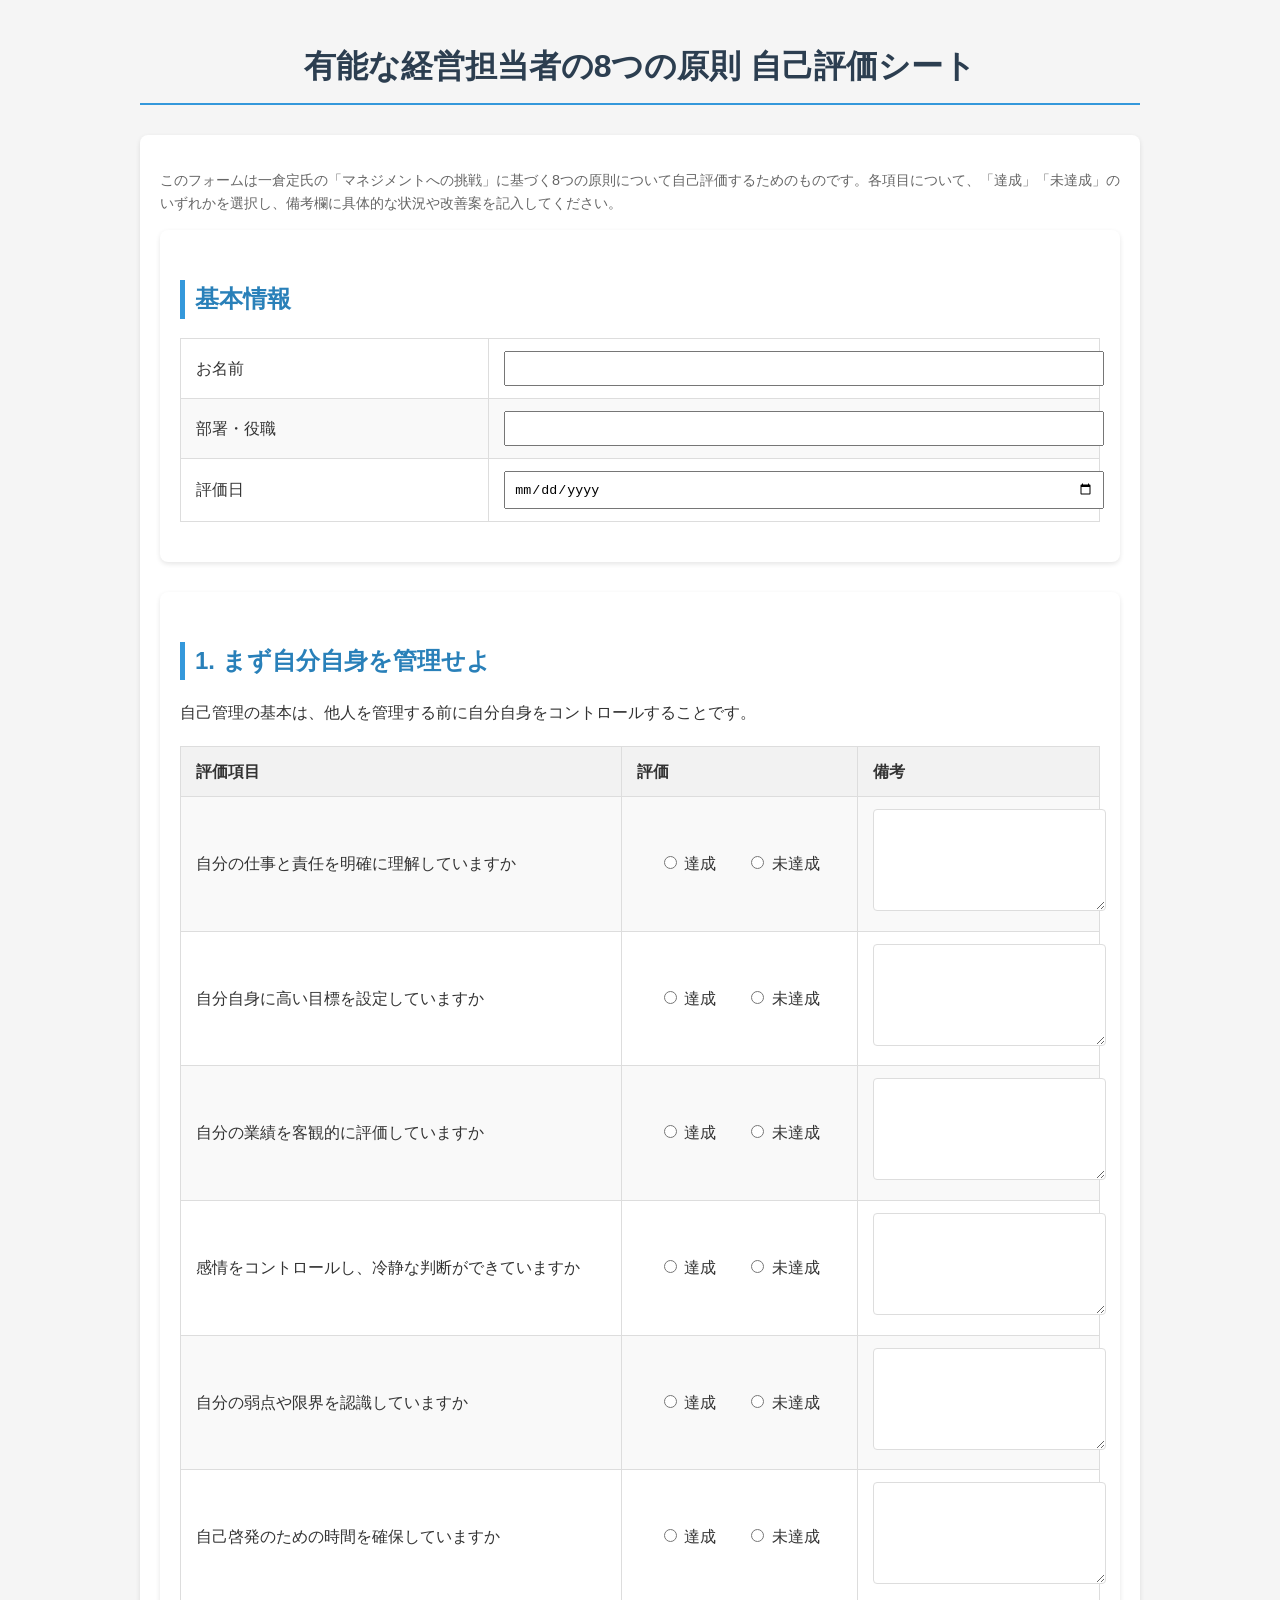
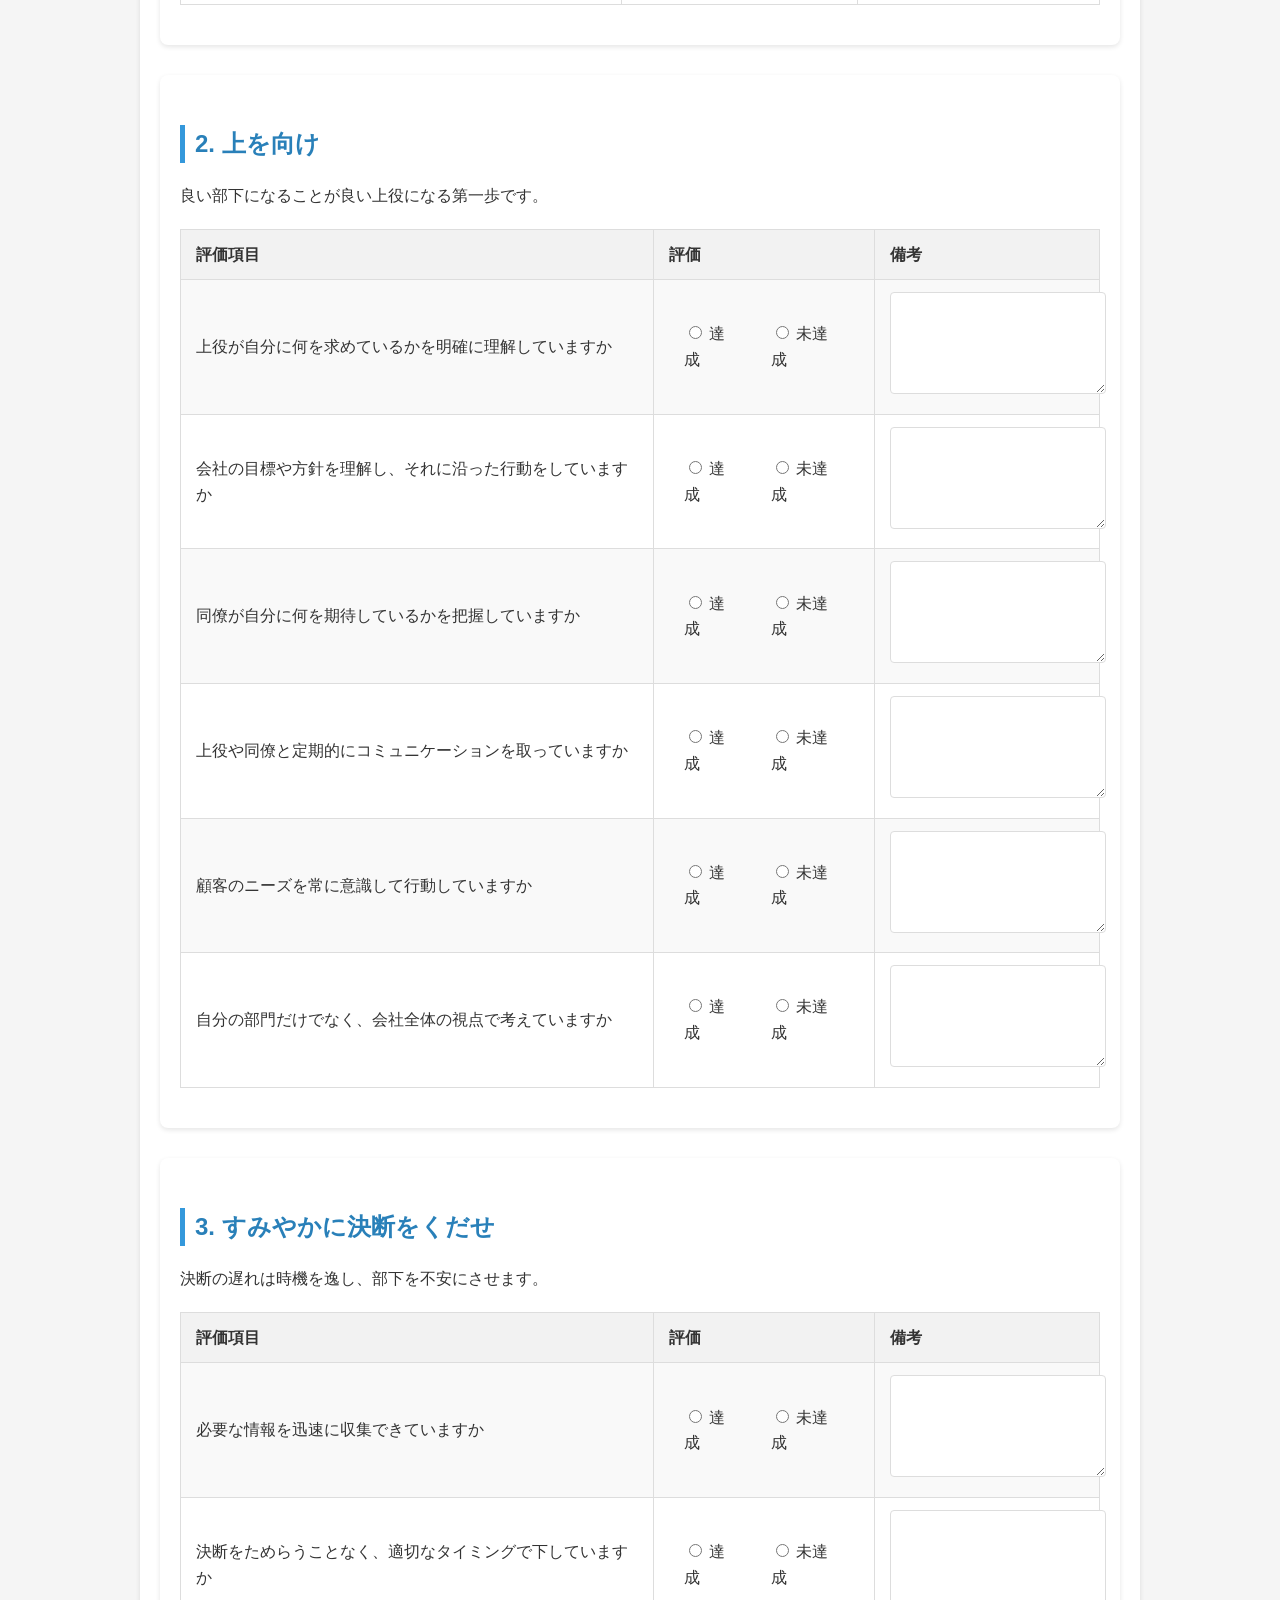
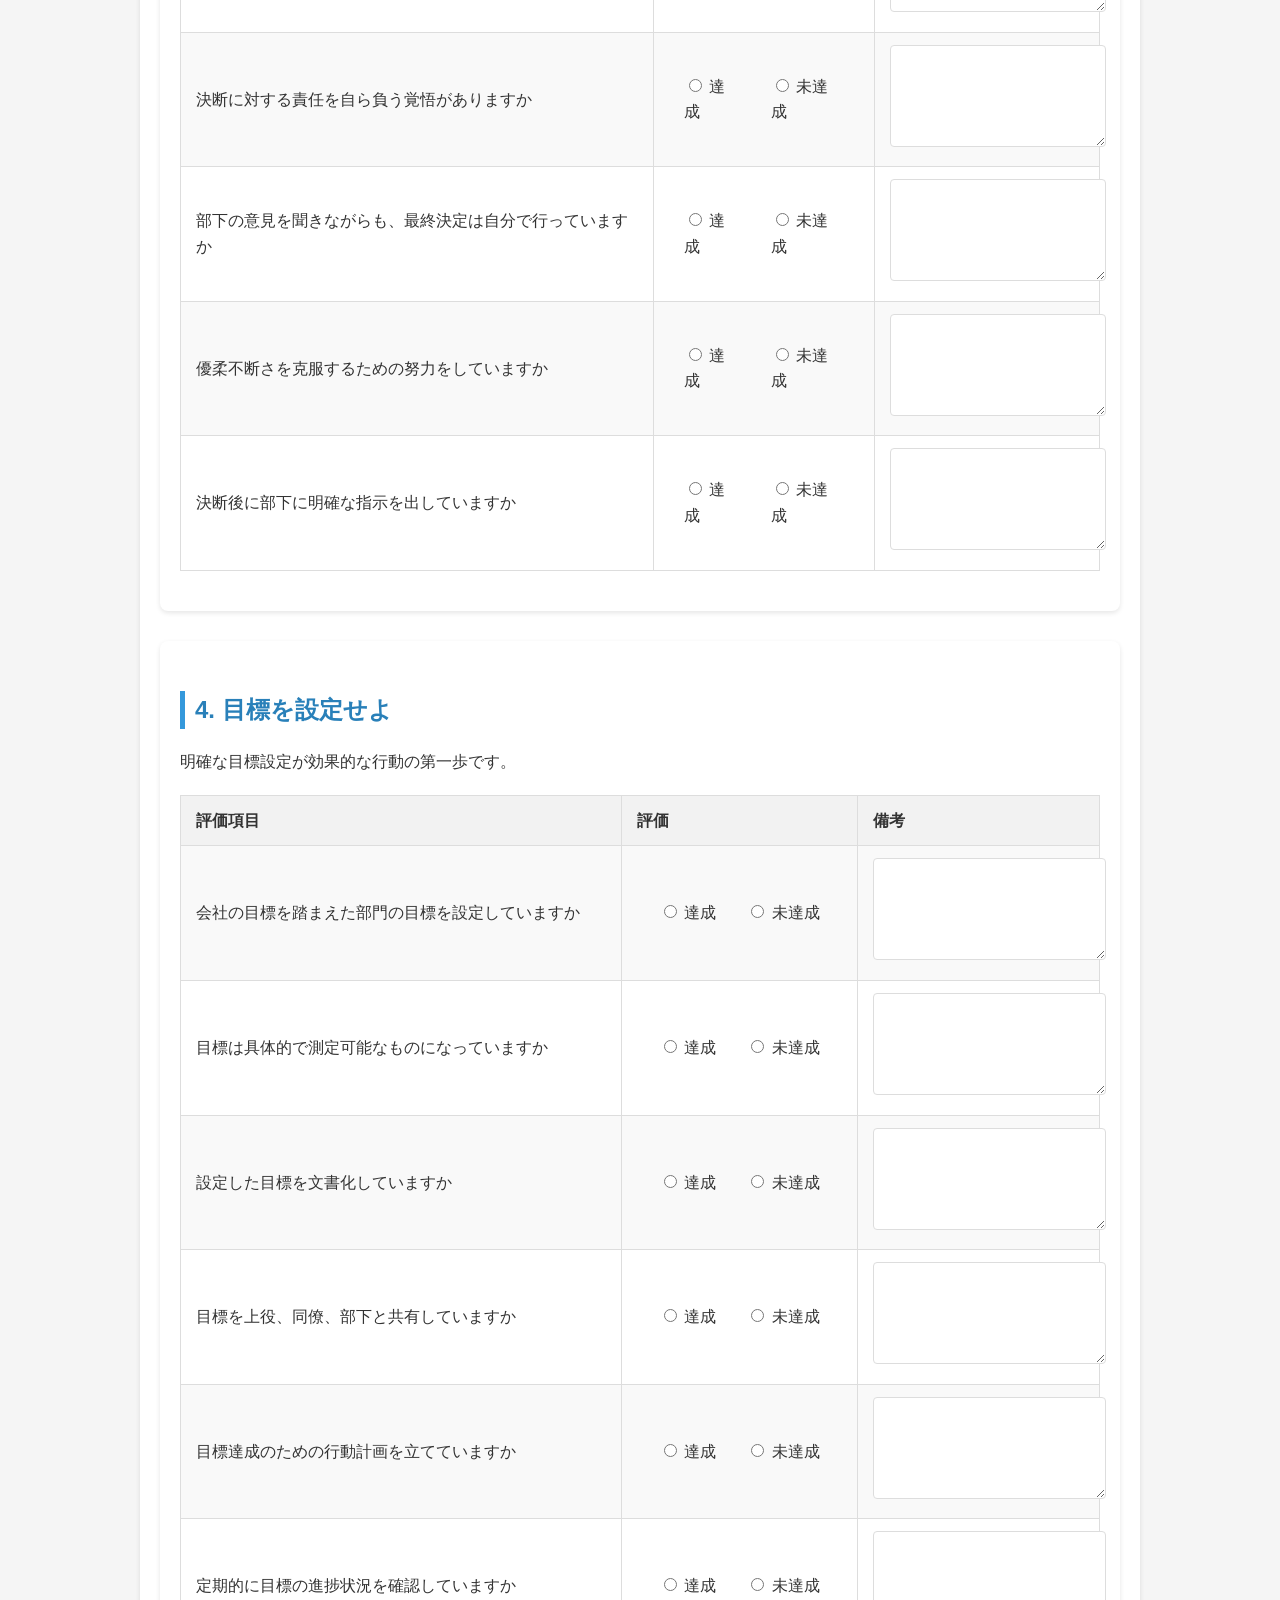
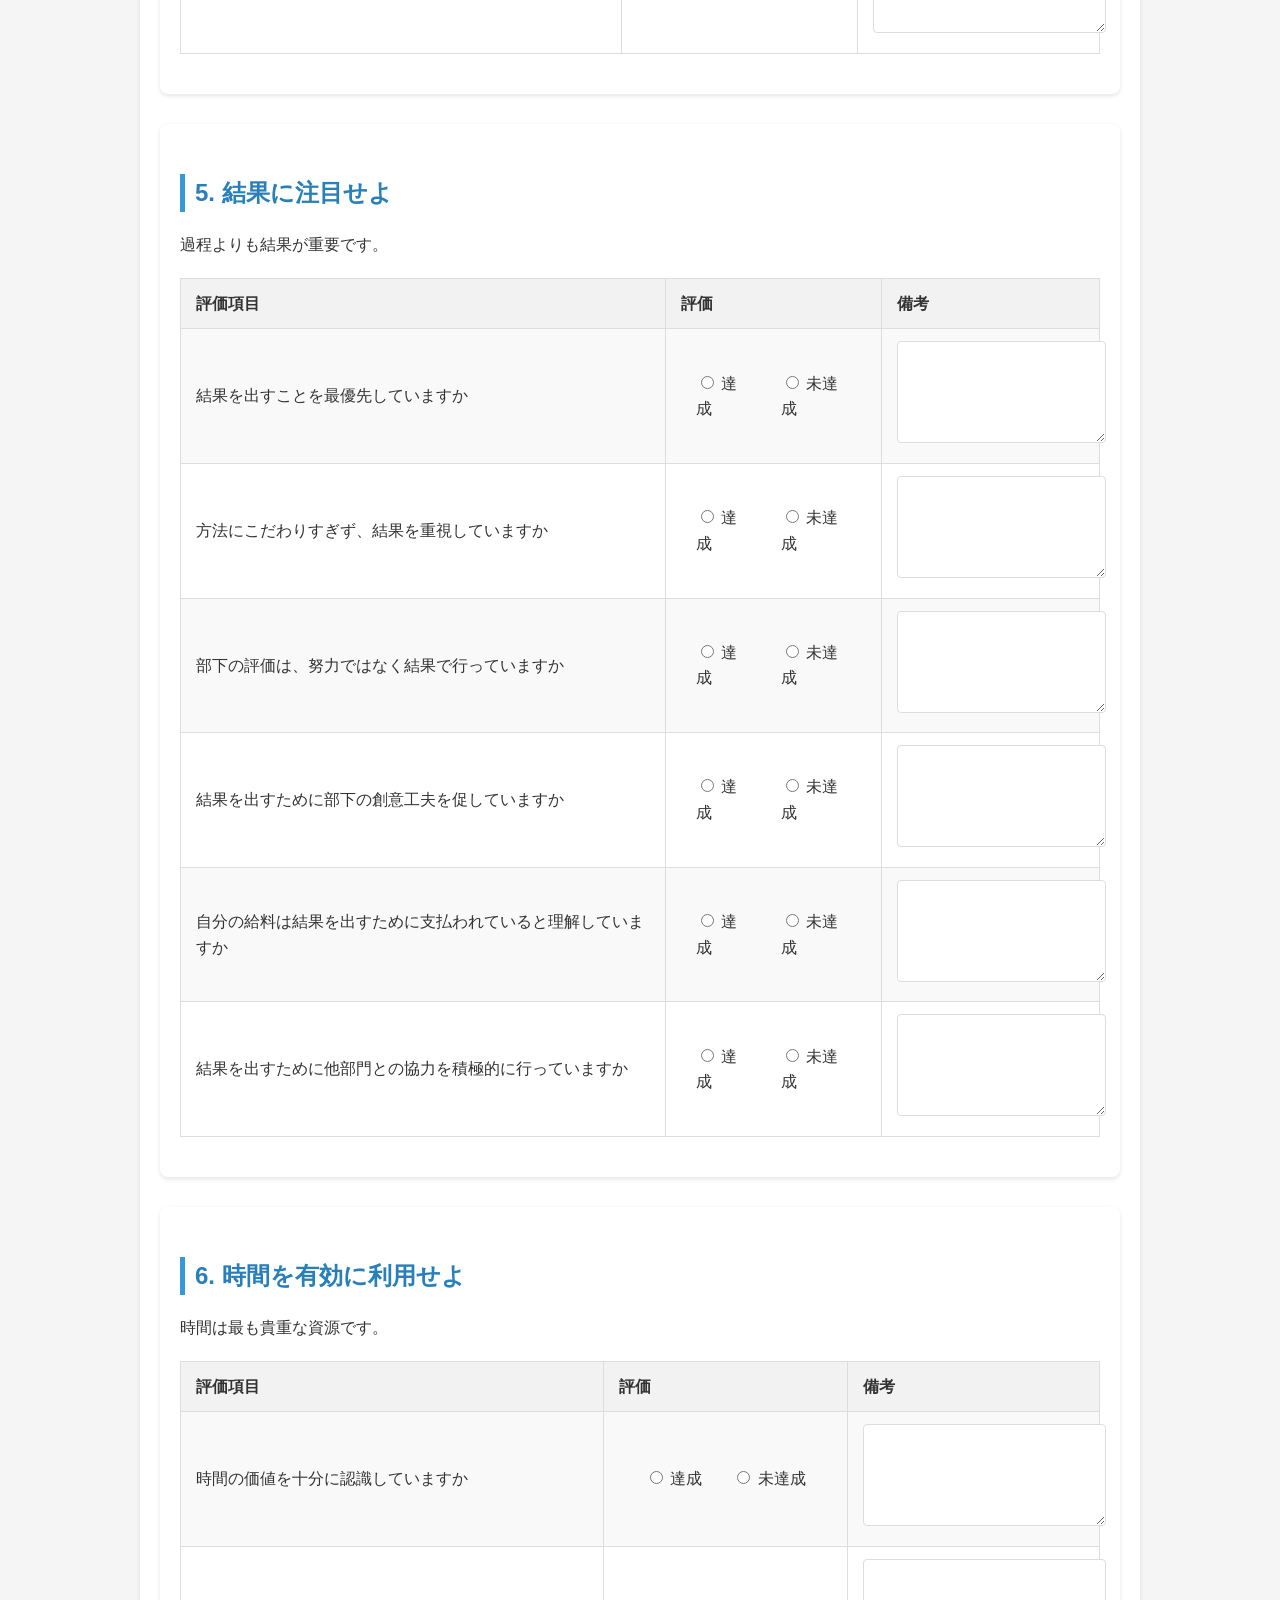
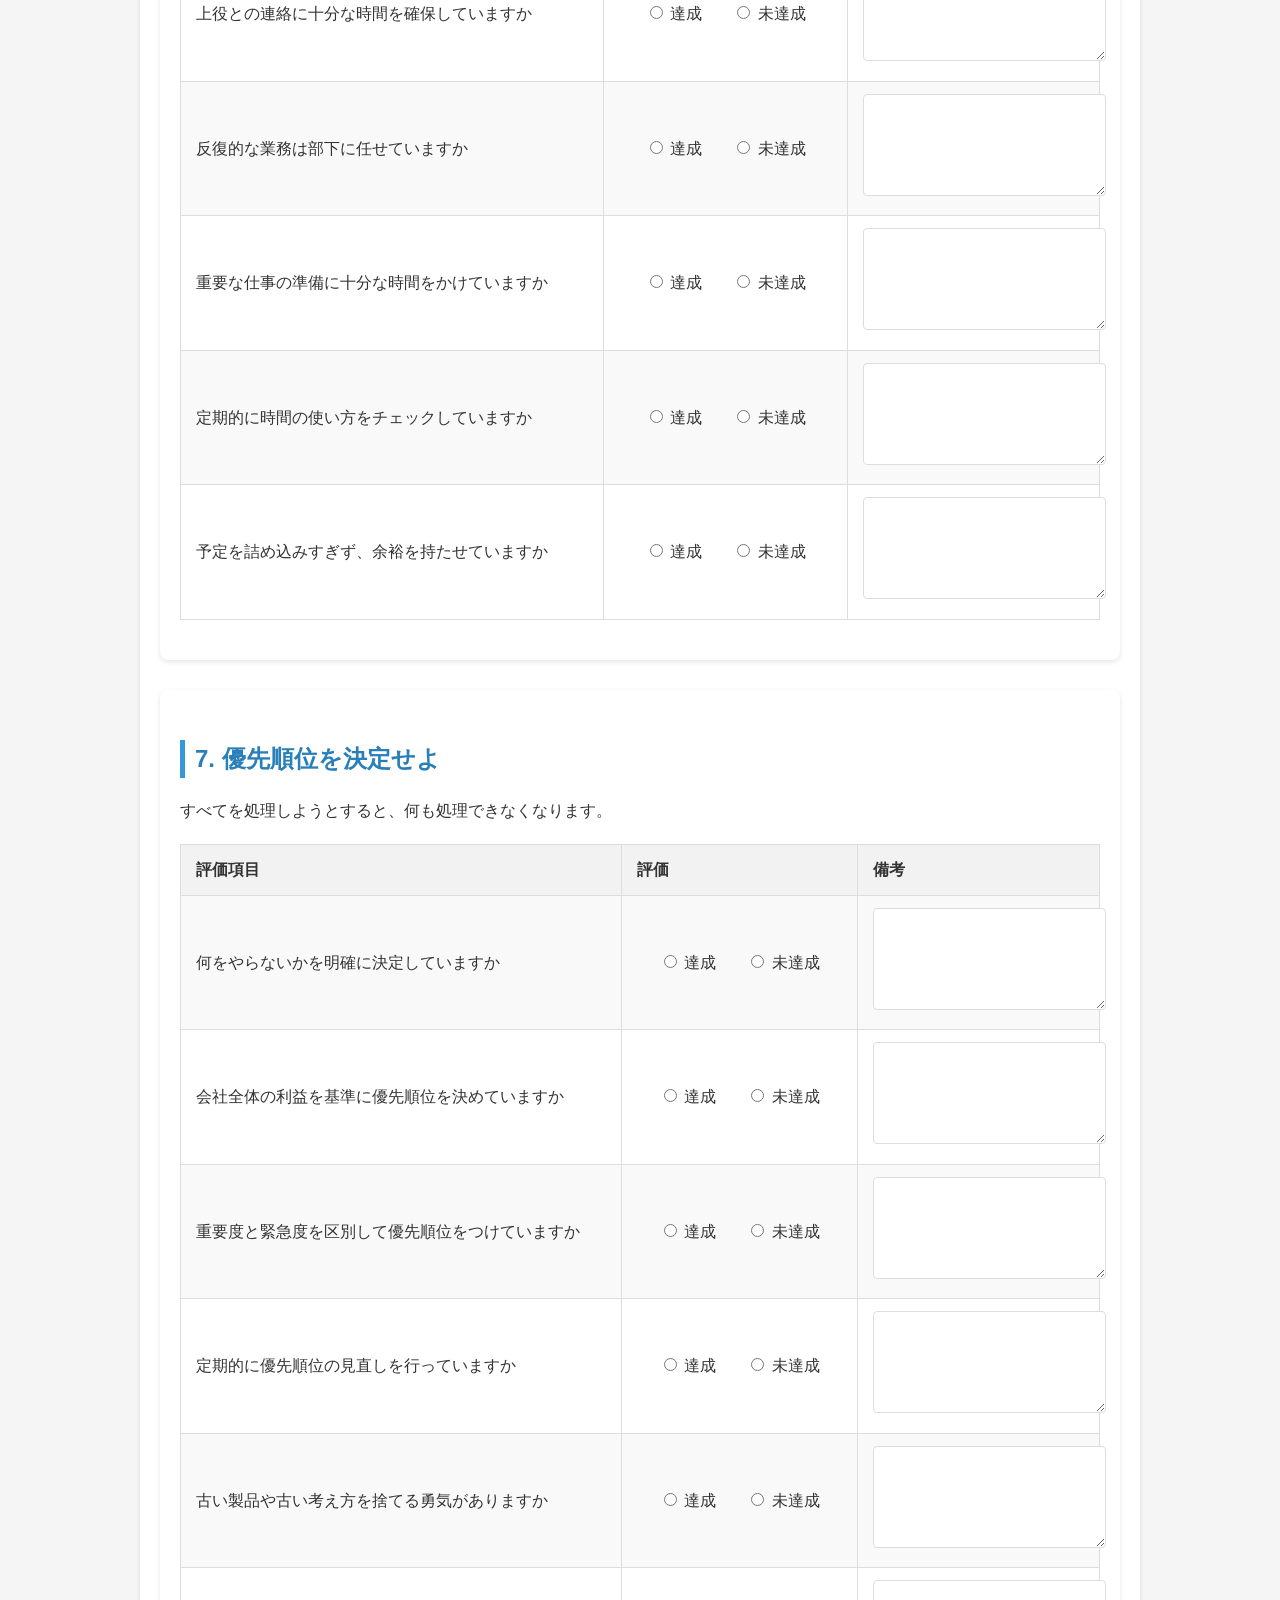
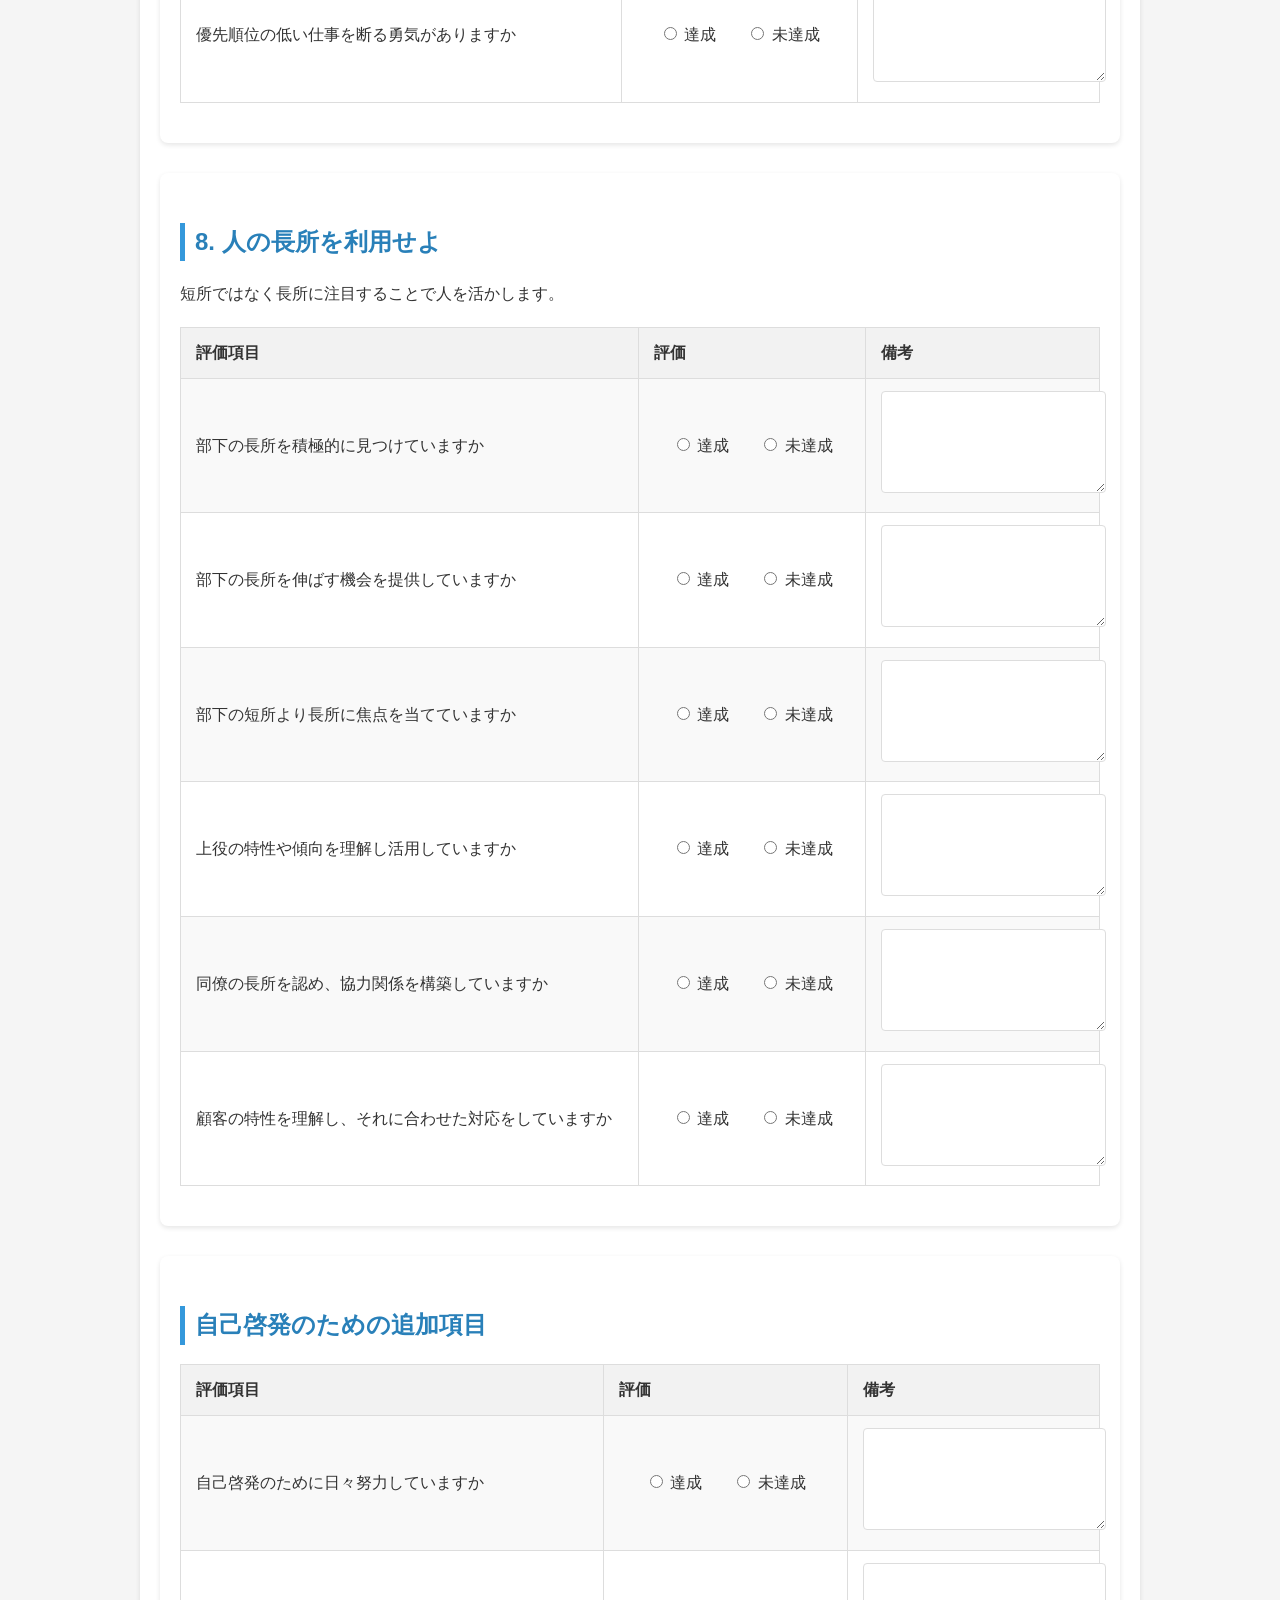
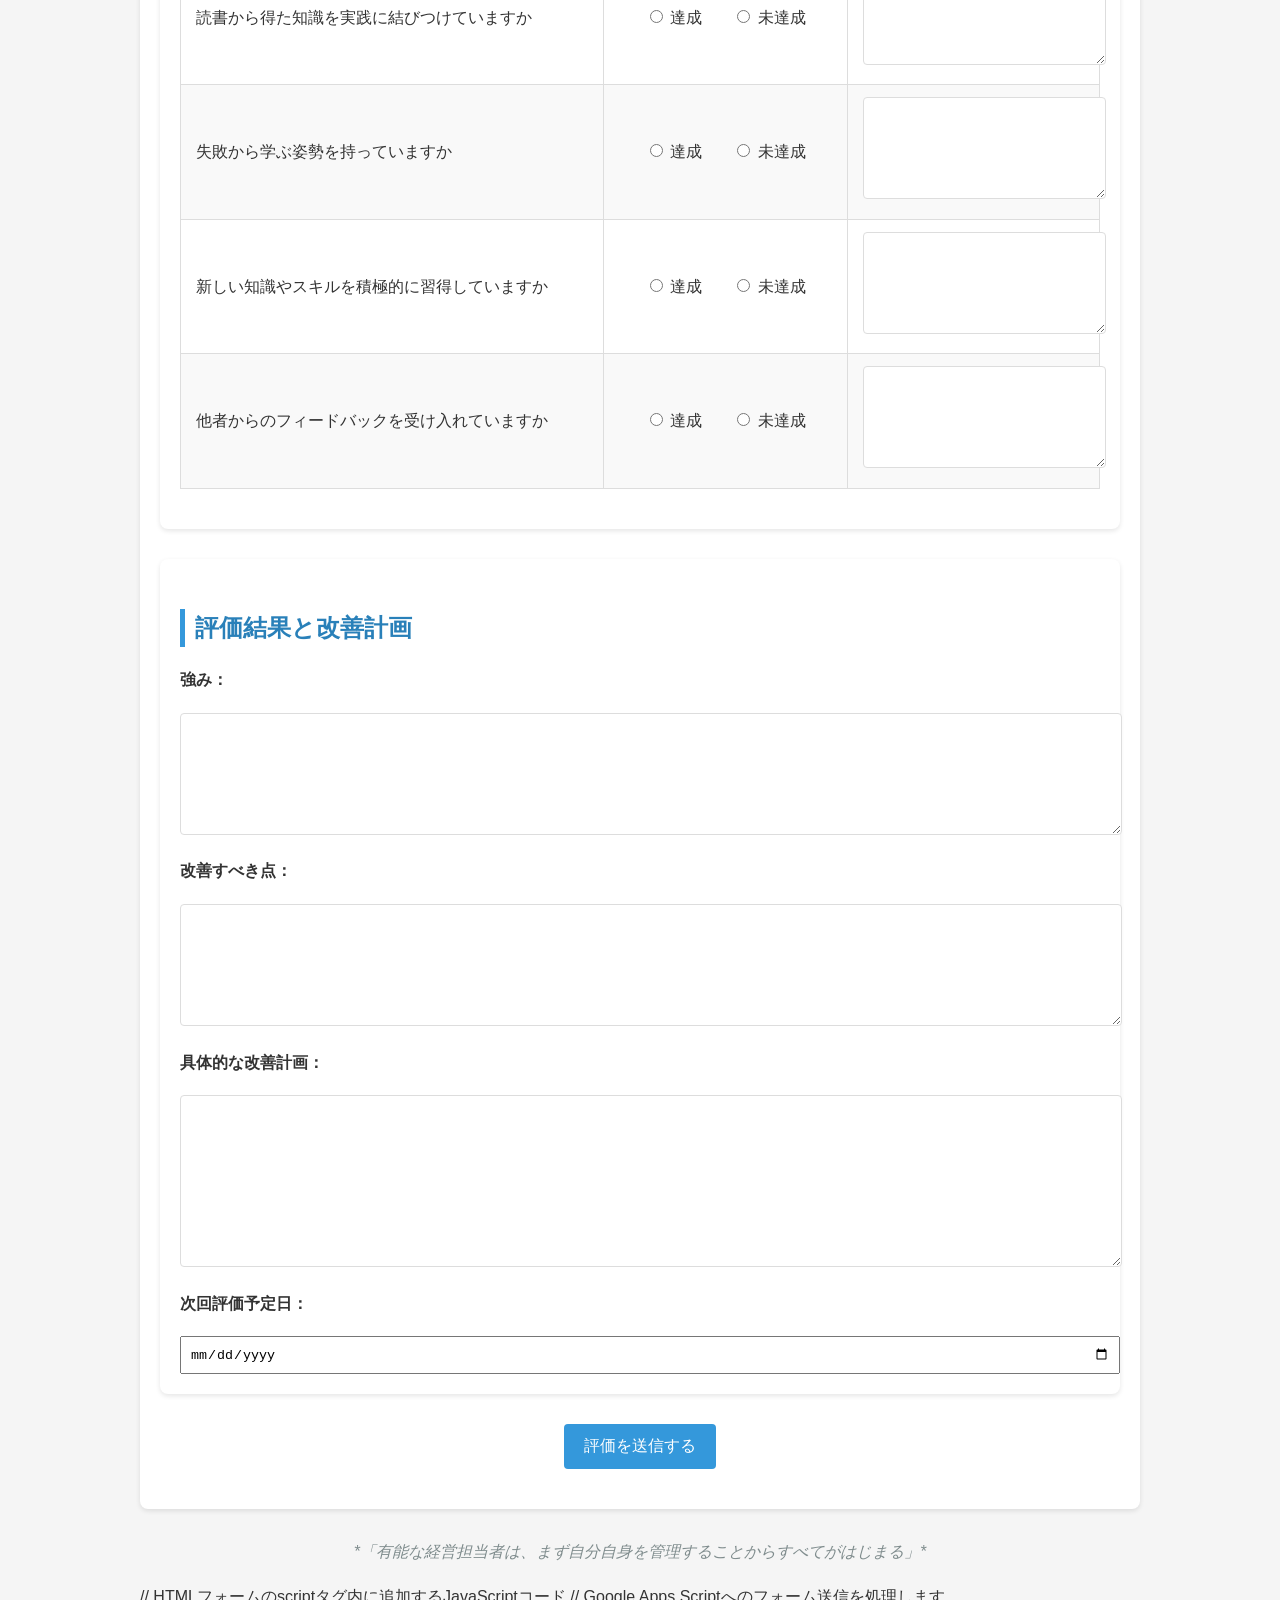
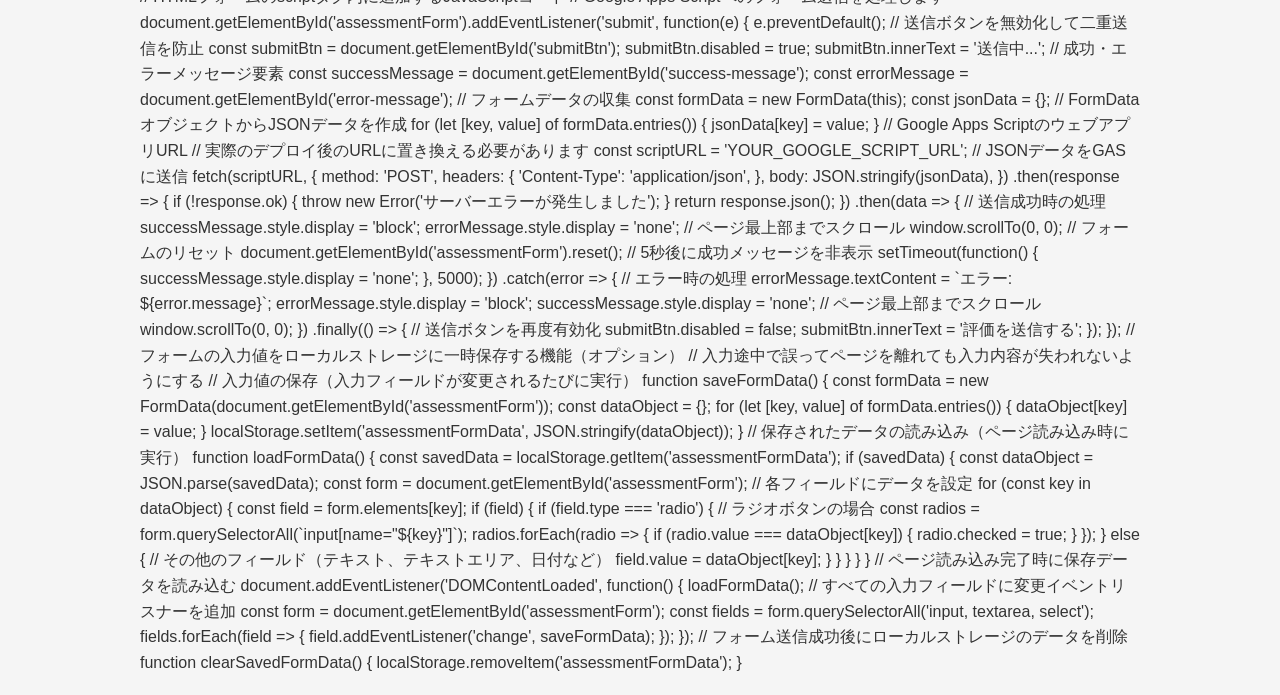
==== commit 65cd5ce0: "Update management-assessment-form.html" ====
--- a/management-assessment-form.html
+++ b/management-assessment-form.html
@@ -865,5 +865,141 @@
             }, 5000);
         });
     </script>
+// HTMLフォームのscriptタグ内に追加するJavaScriptコード
+// Google Apps Scriptへのフォーム送信を処理します
+
+document.getElementById('assessmentForm').addEventListener('submit', function(e) {
+    e.preventDefault();
+    
+    // 送信ボタンを無効化して二重送信を防止
+    const submitBtn = document.getElementById('submitBtn');
+    submitBtn.disabled = true;
+    submitBtn.innerText = '送信中...';
+    
+    // 成功・エラーメッセージ要素
+    const successMessage = document.getElementById('success-message');
+    const errorMessage = document.getElementById('error-message');
+    
+    // フォームデータの収集
+    const formData = new FormData(this);
+    const jsonData = {};
+    
+    // FormDataオブジェクトからJSONデータを作成
+    for (let [key, value] of formData.entries()) {
+        jsonData[key] = value;
+    }
+    
+    // Google Apps ScriptのウェブアプリURL
+    // 実際のデプロイ後のURLに置き換える必要があります
+    const scriptURL = 'YOUR_GOOGLE_SCRIPT_URL';
+    
+    // JSONデータをGASに送信
+    fetch(scriptURL, {
+        method: 'POST',
+        headers: {
+            'Content-Type': 'application/json',
+        },
+        body: JSON.stringify(jsonData),
+    })
+    .then(response => {
+        if (!response.ok) {
+            throw new Error('サーバーエラーが発生しました');
+        }
+        return response.json();
+    })
+    .then(data => {
+        // 送信成功時の処理
+        successMessage.style.display = 'block';
+        errorMessage.style.display = 'none';
+        
+        // ページ最上部までスクロール
+        window.scrollTo(0, 0);
+        
+        // フォームのリセット
+        document.getElementById('assessmentForm').reset();
+        
+        // 5秒後に成功メッセージを非表示
+        setTimeout(function() {
+            successMessage.style.display = 'none';
+        }, 5000);
+    })
+    .catch(error => {
+        // エラー時の処理
+        errorMessage.textContent = `エラー: ${error.message}`;
+        errorMessage.style.display = 'block';
+        successMessage.style.display = 'none';
+        
+        // ページ最上部までスクロール
+        window.scrollTo(0, 0);
+    })
+    .finally(() => {
+        // 送信ボタンを再度有効化
+        submitBtn.disabled = false;
+        submitBtn.innerText = '評価を送信する';
+    });
+});
+
+// フォームの入力値をローカルストレージに一時保存する機能（オプション）
+// 入力途中で誤ってページを離れても入力内容が失われないようにする
+
+// 入力値の保存（入力フィールドが変更されるたびに実行）
+function saveFormData() {
+    const formData = new FormData(document.getElementById('assessmentForm'));
+    const dataObject = {};
+    
+    for (let [key, value] of formData.entries()) {
+        dataObject[key] = value;
+    }
+    
+    localStorage.setItem('assessmentFormData', JSON.stringify(dataObject));
+}
+
+// 保存されたデータの読み込み（ページ読み込み時に実行）
+function loadFormData() {
+    const savedData = localStorage.getItem('assessmentFormData');
+    
+    if (savedData) {
+        const dataObject = JSON.parse(savedData);
+        const form = document.getElementById('assessmentForm');
+        
+        // 各フィールドにデータを設定
+        for (const key in dataObject) {
+            const field = form.elements[key];
+            
+            if (field) {
+                if (field.type === 'radio') {
+                    // ラジオボタンの場合
+                    const radios = form.querySelectorAll(`input[name="${key}"]`);
+                    radios.forEach(radio => {
+                        if (radio.value === dataObject[key]) {
+                            radio.checked = true;
+                        }
+                    });
+                } else {
+                    // その他のフィールド（テキスト、テキストエリア、日付など）
+                    field.value = dataObject[key];
+                }
+            }
+        }
+    }
+}
+
+// ページ読み込み完了時に保存データを読み込む
+document.addEventListener('DOMContentLoaded', function() {
+    loadFormData();
+    
+    // すべての入力フィールドに変更イベントリスナーを追加
+    const form = document.getElementById('assessmentForm');
+    const fields = form.querySelectorAll('input, textarea, select');
+    
+    fields.forEach(field => {
+        field.addEventListener('change', saveFormData);
+    });
+});
+
+// フォーム送信成功後にローカルストレージのデータを削除
+function clearSavedFormData() {
+    localStorage.removeItem('assessmentFormData');
+}
 </body>
 </html>
